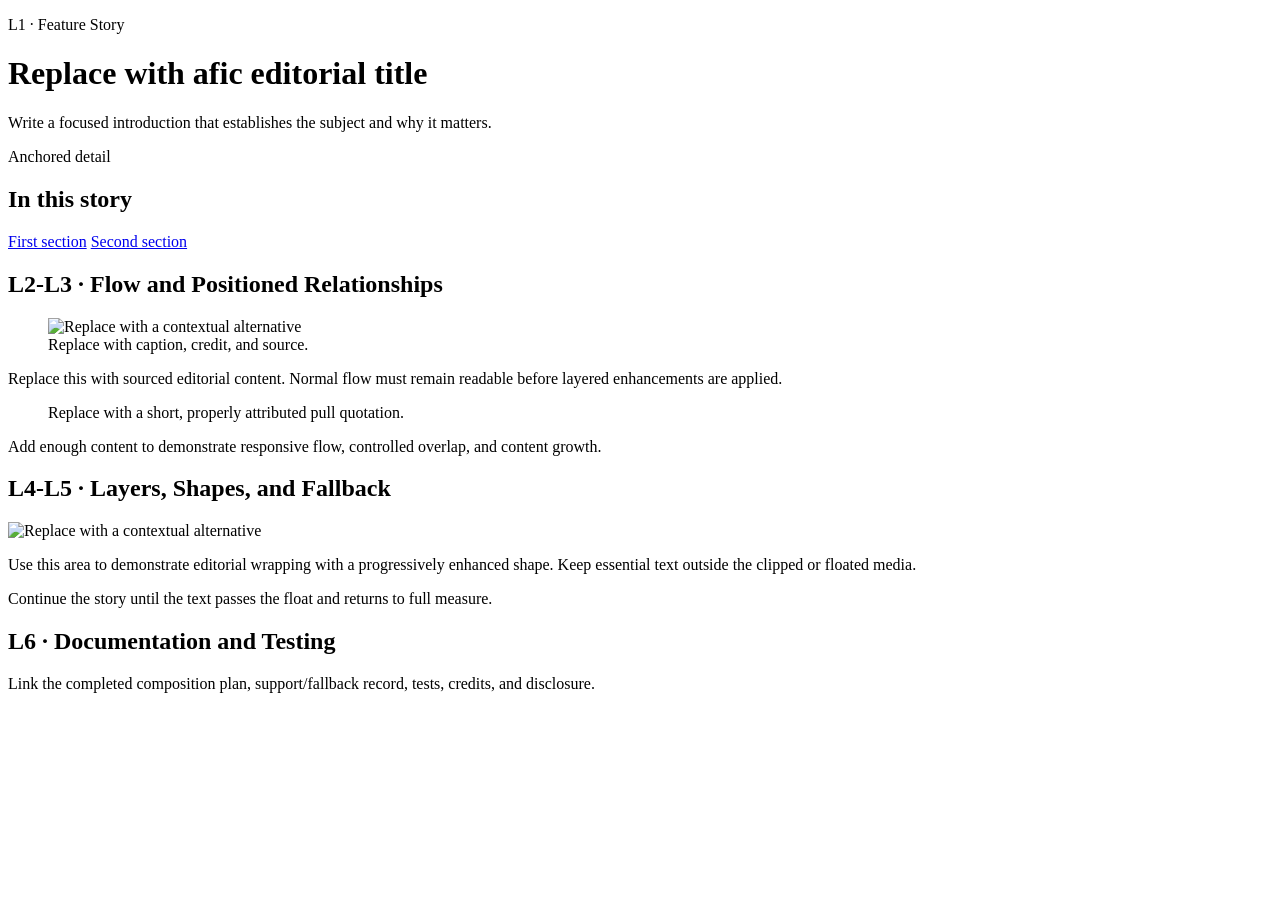
==== 4: Deliverable Starter/index.html @ 52d7a612 "Add files via upload Uploaded 4/ starter file" ====
<!doctype html>
<html lang="en">
    <head>
        <meta charset="utf-8">
        <meta name="viewport" content="width=device-width,initial-scale=1">
        <title>A World Title Win Worth The Long 57year Wait</title>
        <link rel="stylesheet" href="styles.css">
    </head>
    <body>
        <header class="feature-header">
            <p class="eyebrow">L1 · Feature Story</p>
            <h1>Replace with afic editorial title</h1>
            <p class="lede">Write a focused introduction that establishes the subject and why it matters.</p>
            <span class="issue-badge">Anchored detail</span>
        </header>
        <main>
            <aside class="story-guide">
                <h2>In this story</h2>
                <a href="#section-one">First section</a>
                <a href="#section-two">Second section</a>
            </aside>
            <article>
                <section id="section-one">
                    <h2>L2-L3 · Flow and Positioned Relationships</h2>
                    <figure class="feature-figure">
                        <img src="feature.svg" alt="Replace with a contextual alternative" width="1000" height="700">
                        <figcaption>Replace with caption, credit, and source.</figcaption>
                    </figure>
                    <p>Replace this with sourced editorial content. Normal flow must remain readable before layered enhancements are applied.</p>
                    <blockquote class="pull-quote">Replace with a short, properly attributed pull quotation.</blockquote>
                    <p>Add enough content to demonstrate responsive flow, controlled overlap, and content growth.</p>
                </section>
                <section id="section-two">
                    <h2>L4-L5 · Layers, Shapes, and Fallback</h2>
                    <img class="shape-portrait" src="portrait.svg" alt="Replace with a contextual alternative" width="600" height="600">
                    <p>Use this area to demonstrate editorial wrapping with a progressively enhanced shape. Keep essential text outside the clipped or floated media.</p>
                    <p>Continue the story until the text passes the float and returns to full measure.</p>
                </section>
            </article>
            <section class="documentation">
                <h2>L6 · Documentation and Testing</h2>
                <p>Link the completed composition plan, support/fallback record, tests, credits, and disclosure.</p>
            </section>
        </main>
    </body>
    </html>
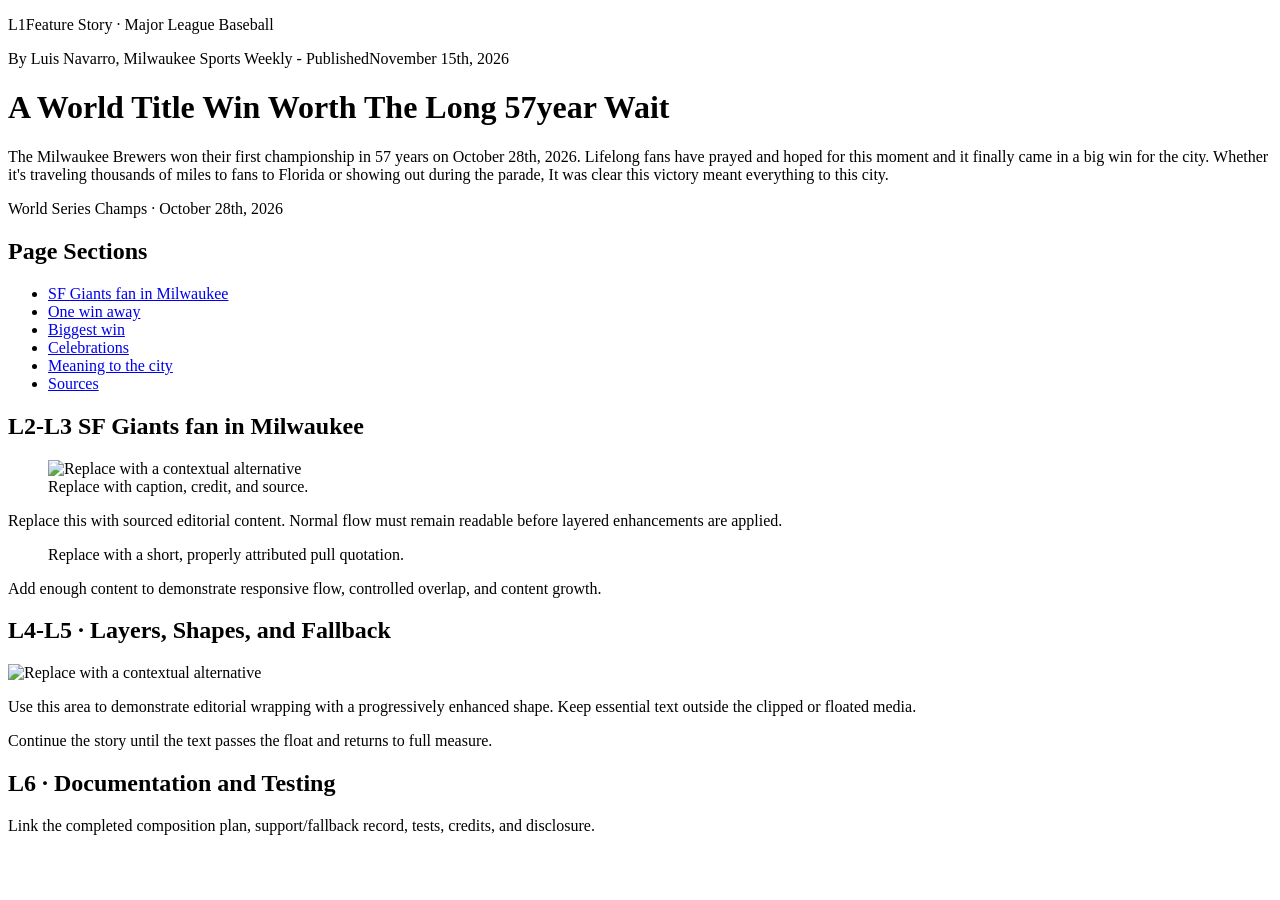
==== commit b809bed8: "Index updated Intro added, headlines, and editorial styles in the headline." ====
--- a/4: Deliverable Starter/index.html
+++ b/4: Deliverable Starter/index.html
@@ -8,20 +8,44 @@
     </head>
     <body>
         <header class="feature-header">
-            <p class="eyebrow">L1 · Feature Story</p>
-            <h1>Replace with afic editorial title</h1>
-            <p class="lede">Write a focused introduction that establishes the subject and why it matters.</p>
-            <span class="issue-badge">Anchored detail</span>
+            <p class="eyebrow">
+               <span class="l-label">L1</span>Feature Story · Major League Baseball</p>
+               <p class="byline"> By Luis Navarro, Milwaukee Sports Weekly - PublishedNovember 15th, 2026</p>
+
+                <h1>A World Title Win Worth The Long 57year Wait</h1>
+            <p class="lede">The Milwaukee Brewers won their first championship in 57 years on October 28th, 2026. Lifelong fans have prayed and hoped for this moment and it finally came in a big win for the city. Whether it's traveling thousands of miles to fans to Florida or showing out during the parade, It was clear this victory meant everything to this city.</p>
+            <span class="issue-badge">World Series Champs · October 28th, 2026</span>
         </header>
-        <main>
-            <aside class="story-guide">
-                <h2>In this story</h2>
-                <a href="#section-one">First section</a>
-                <a href="#section-two">Second section</a>
+        <main id="main">
+            <aside class="story-guide" aria-labelledby="guide-heading">
+                <h2 id="guide-heading">Page Sections</h2>
+                <nav aria-labelledby="guide-heading">
+                    <ul>
+                        <li>
+                <a href="new-here">SF Giants fan in Milwaukee</a>
+                </li>
+                <li>
+                <a href="#one-win-away">One win away</a>
+                </li>
+                <li>
+                <a href="#big-win">Biggest win</a>
+                </li>
+                <li>
+                <a href="#celebrations">Celebrations</a>
+                </li>
+                <li>
+                <a href="#city-meaning">Meaning to the city</a>
+                    </li>
+                    <li>
+                        <a href="#sources">Sources</a>
+                    </li>
+                    </ul>
+                </nav>
             </aside>
-            <article>
-                <section id="section-one">
-                    <h2>L2-L3 · Flow and Positioned Relationships</h2>
+            <article class="story" id="story">
+                <section id="new-here">
+                    <h2><span class="l-label">L2-L3</span>
+                    SF Giants fan in Milwaukee</h2>
                     <figure class="feature-figure">
                         <img src="feature.svg" alt="Replace with a contextual alternative" width="1000" height="700">
                         <figcaption>Replace with caption, credit, and source.</figcaption>
@@ -30,7 +54,7 @@
                     <blockquote class="pull-quote">Replace with a short, properly attributed pull quotation.</blockquote>
                     <p>Add enough content to demonstrate responsive flow, controlled overlap, and content growth.</p>
                 </section>
-                <section id="section-two">
+                <section id="one-win-away">
                     <h2>L4-L5 · Layers, Shapes, and Fallback</h2>
                     <img class="shape-portrait" src="portrait.svg" alt="Replace with a contextual alternative" width="600" height="600">
                     <p>Use this area to demonstrate editorial wrapping with a progressively enhanced shape. Keep essential text outside the clipped or floated media.</p>
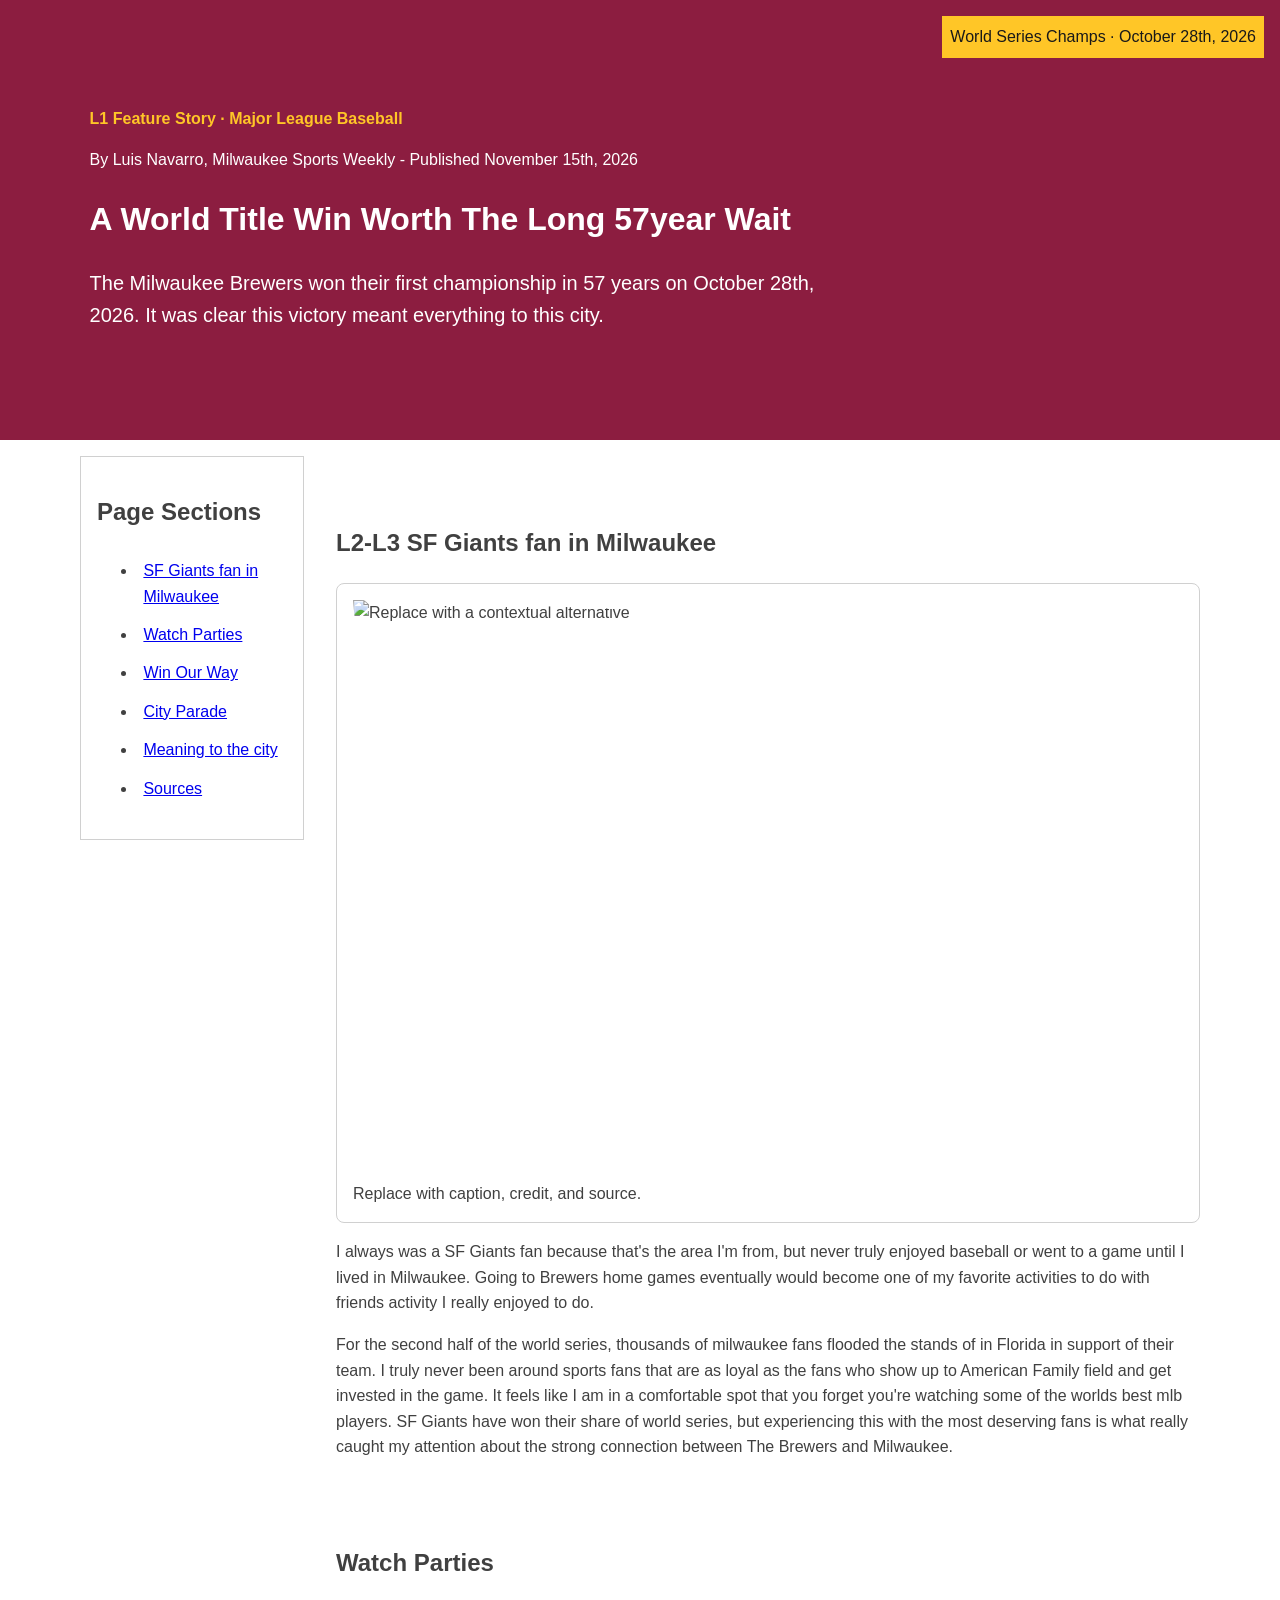
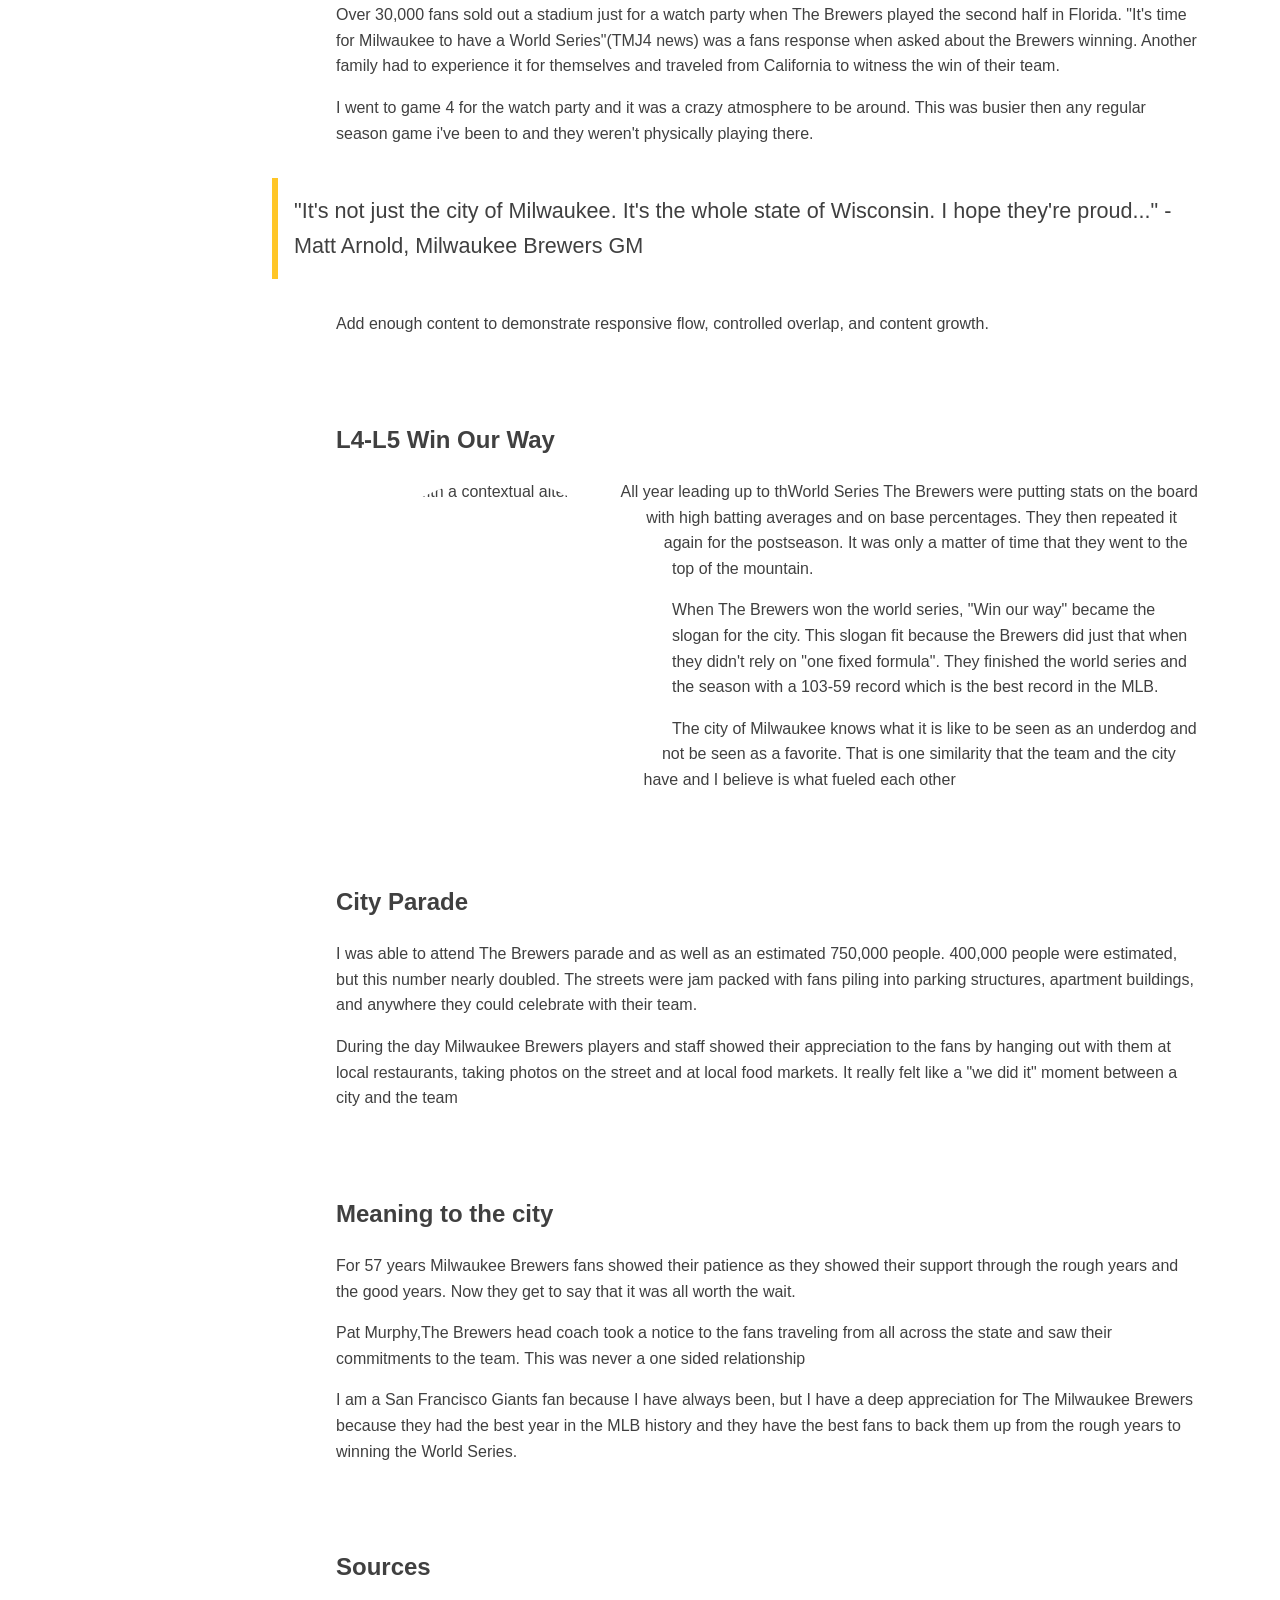
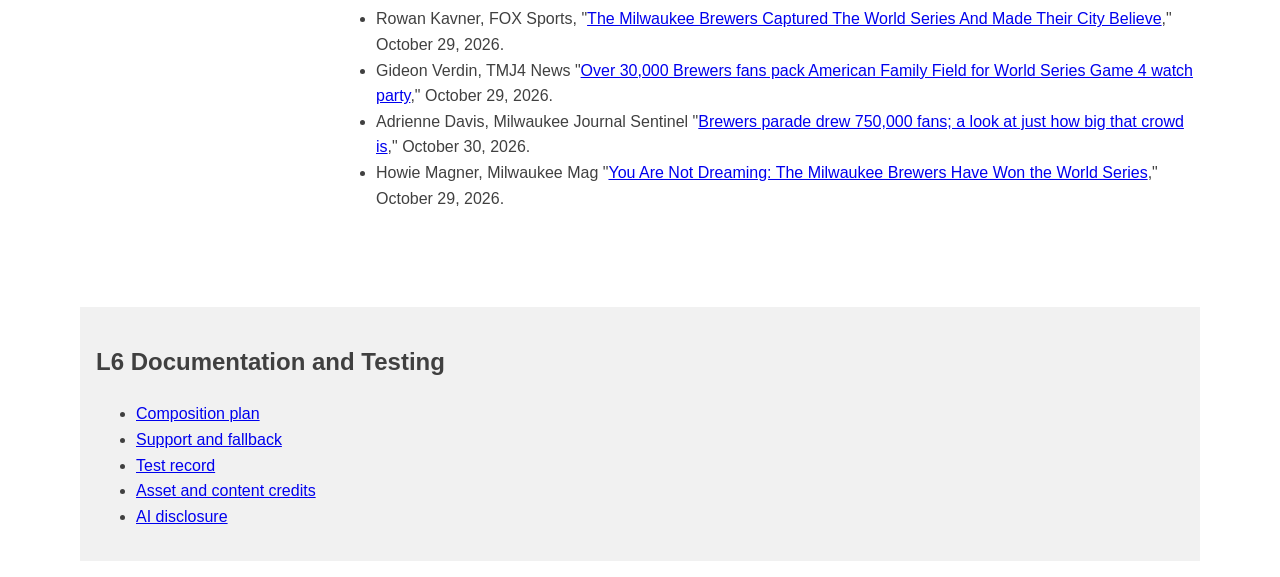
==== commit 64bd122e: "L1-L6 in index" ====
--- a/4: Deliverable Starter/index.html
+++ b/4: Deliverable Starter/index.html
@@ -9,11 +9,11 @@
     <body>
         <header class="feature-header">
             <p class="eyebrow">
-               <span class="l-label">L1</span>Feature Story · Major League Baseball</p>
-               <p class="byline"> By Luis Navarro, Milwaukee Sports Weekly - PublishedNovember 15th, 2026</p>
+               <span class="l-label">L1</span> Feature Story · Major League Baseball</p>
+               <p class="byline"> By Luis Navarro, Milwaukee Sports Weekly - Published November 15th, 2026</p>
 
                 <h1>A World Title Win Worth The Long 57year Wait</h1>
-            <p class="lede">The Milwaukee Brewers won their first championship in 57 years on October 28th, 2026. Lifelong fans have prayed and hoped for this moment and it finally came in a big win for the city. Whether it's traveling thousands of miles to fans to Florida or showing out during the parade, It was clear this victory meant everything to this city.</p>
+            <p class="lede">The Milwaukee Brewers won their first championship in 57 years on October 28th, 2026. It was clear this victory meant everything to this city.</p>
             <span class="issue-badge">World Series Champs · October 28th, 2026</span>
         </header>
         <main id="main">
@@ -22,48 +22,111 @@
                 <nav aria-labelledby="guide-heading">
                     <ul>
                         <li>
-                <a href="new-here">SF Giants fan in Milwaukee</a>
+                            <a href="new-here">SF Giants fan in Milwaukee</a>
                 </li>
                 <li>
-                <a href="#one-win-away">One win away</a>
+                    <a href="#watch-parties">Watch Parties</a>
                 </li>
                 <li>
-                <a href="#big-win">Biggest win</a>
+                    <a href="#win-our-way">Win Our Way</a>
                 </li>
                 <li>
-                <a href="#celebrations">Celebrations</a>
+                    <a href="#parade">City Parade</a>
                 </li>
                 <li>
-                <a href="#city-meaning">Meaning to the city</a>
-                    </li>
-                    <li>
+                    <a href="#city-meaning">Meaning to the city</a>
+                </li>
+                <li>
                         <a href="#sources">Sources</a>
                     </li>
-                    </ul>
+                </ul>
                 </nav>
             </aside>
-            <article class="story" id="story">
+            <article class="story">
                 <section id="new-here">
-                    <h2><span class="l-label">L2-L3</span>
+                    <h2>
+                        <span class="l-label">L2-L3</span>
                     SF Giants fan in Milwaukee</h2>
                     <figure class="feature-figure">
                         <img src="feature.svg" alt="Replace with a contextual alternative" width="1000" height="700">
                         <figcaption>Replace with caption, credit, and source.</figcaption>
                     </figure>
-                    <p>Replace this with sourced editorial content. Normal flow must remain readable before layered enhancements are applied.</p>
-                    <blockquote class="pull-quote">Replace with a short, properly attributed pull quotation.</blockquote>
+                    <p>I always was a SF Giants fan because that's the area I'm from, but never truly enjoyed baseball or went to a game until I lived in Milwaukee. Going to Brewers home games eventually would become one of my favorite activities to do with friends activity I really enjoyed to do.</p>
+                    <p>For the second half of the world series, thousands of milwaukee fans flooded the stands of in Florida in support of their team. I truly never been around sports fans that are as loyal as the fans who show up to American Family field and get invested in the game. It feels like I am in a comfortable spot that you forget you're watching some of the worlds best mlb players. SF Giants have won their share of world series, but experiencing this with the most deserving fans is what really caught my attention about the strong connection between The Brewers and Milwaukee.</p>
+                    </section>
+                <section id="watch-parties">
+                    <h2>Watch Parties</h2>
+                    <p>Over 30,000 fans sold out a stadium just for a watch party when The Brewers played the second half in Florida. "It's time for Milwaukee to have a World Series"(TMJ4 news) was a fans response when asked about the Brewers winning. Another family had to experience it for themselves and traveled from California to witness the win of their team. </p>
+                    <p>I went to game 4 for the watch party and it was a crazy atmosphere to be around. This was busier then any regular season game i've been to and they weren't physically playing there.</p>
+                    <blockquote class="pull-quote">"It's not just the city of Milwaukee. It's the whole state of Wisconsin. I hope they're proud..." - Matt Arnold, Milwaukee Brewers GM </blockquote>
                     <p>Add enough content to demonstrate responsive flow, controlled overlap, and content growth.</p>
                 </section>
-                <section id="one-win-away">
-                    <h2>L4-L5 · Layers, Shapes, and Fallback</h2>
+                <section id="win-our-way">
+                    <h2>
+                       <span class="l-label">L4-L5</span> Win Our Way
+                    </h2>
                     <img class="shape-portrait" src="portrait.svg" alt="Replace with a contextual alternative" width="600" height="600">
-                    <p>Use this area to demonstrate editorial wrapping with a progressively enhanced shape. Keep essential text outside the clipped or floated media.</p>
-                    <p>Continue the story until the text passes the float and returns to full measure.</p>
+                    <p>All year leading up to thWorld Series The Brewers were putting stats on the board with high batting averages and on base percentages. They then repeated it again for the postseason. It was only a matter of time that they went to the top of the mountain.</p>
+                    <p>When The Brewers won the world series, "Win our way" became the slogan for the city. This slogan fit because the Brewers did just that when they didn't rely on "one fixed formula". They finished the world series and the season with a 103-59 record which is the best record in the MLB.</p>
+                    <p>The city of Milwaukee knows what it is like to be seen as an underdog and not be seen as a favorite. That is one similarity that the team and the city have and I believe is what fueled each other</p>
                 </section>
+                <section id="parade">
+                    <h2>
+                        City Parade
+                    </h2>
+                    <p>I was able to attend The Brewers parade and as well as an estimated 750,000 people. 400,000 people were estimated, but this number nearly doubled. The streets were jam packed with fans piling into parking structures, apartment buildings, and anywhere they could celebrate with their team.</p>
+                    <p>During the day Milwaukee Brewers players and staff showed their appreciation to the fans by hanging out with them at local restaurants, taking photos on the street and at local food markets. It really felt like a "we did it" moment between a city and the team</p>
+            
+                </section>
+                <section id="city-meaning">
+                    <h2>Meaning to the city</h2>
+                    <p>For 57 years Milwaukee Brewers fans showed their patience as they showed their support through the rough years and the good years. Now they get to say that it was all worth the wait. </p>
+                    <p>Pat Murphy,The Brewers head coach took a notice to the fans traveling from all across the state and saw their commitments to the team. This was never a one sided relationship </p>
+                    <p>I am a San Francisco Giants fan because I have always been, but I have a deep appreciation for The Milwaukee Brewers because they had the best year in the MLB history and they have the best fans to back them up from the rough years to winning the World Series.</p>
+                </section>
+                <section id="sources" class="sources">
+                    <h2>Sources</h2>
+                    <ul>
+                        <li>
+                            Rowan Kavner, FOX Sports, "<a href="https://www.foxsports.com/stories/mlb/milwaukee-brewers-win-2026-world-series-how-relentless-crew-made-city-believe">The Milwaukee Brewers Captured The World Series And Made Their City Believe</a>," October 29, 2026.
+</li>
+                    <li>
+                         Gideon Verdin, TMJ4 News  "<a href="https://www.tmj4.com/sports/baseball/milwaukee-brewers/over-30-000-brewers-fans-pack-american-family-field-for-world-series-game-4-watch-party">Over 30,000 Brewers fans pack American Family Field for World Series Game 4 watch party</a>," October 29, 2026.
+</li>
+                        <li>
+                         Adrienne Davis, Milwaukee Journal Sentinel   "<a href="https://sports.yahoo.com/articles/brewers-parade-drew-750-000-033916954.html">Brewers parade drew 750,000 fans; a look at just how big that crowd is</a>," October 30, 2026.
+                        </li>
+                        <li>
+                         Howie Magner, Milwaukee Mag  "<a href="https://www.milwaukeemag.com/milwaukee-brewers-world-series-champions/">You Are Not Dreaming: The Milwaukee Brewers Have Won the World Series</a>," October 29, 2026.
+</li>
+                        
+                </ul>
+                </section>
+
             </article>
             <section class="documentation">
-                <h2>L6 · Documentation and Testing</h2>
-                <p>Link the completed composition plan, support/fallback record, tests, credits, and disclosure.</p>
+                <h2 id="doc-heading">
+                <span class="l-label">L6</span> Documentation and Testing</h2>
+                <ul class="doc-links">
+                    <li>
+                        <a href="composition-plan.html">Composition plan</a>
+                    </li>
+                    <li>
+                        <a href="support-fallback.html">Support and fallback</a>
+                    </li>
+                    <li>
+                        <a href="test-record.html">Test record</a>
+                    </li>
+                    <li>
+                        <a href="mdn-credits.html">Asset and content credits</a>
+                    </li>
+                    <li>
+                        <a href="ai-disclosure.html">AI disclosure</a>
+                    </li>
+                </ul>
+            </section>
+
+
             </section>
         </main>
     </body>
--- a/4: Deliverable Starter/styles.css
+++ b/4: Deliverable Starter/styles.css
@@ -0,0 +1,137 @@
+:root{
+    --color-text:#404040;
+    --color-surface:#fff;
+    --color-action:#8c1d40;
+    --color-accent:#ffc627;
+    --color-border:#d0d0d0;
+    --color-muted:#5c6670;
+    --space-3:1rem;
+    --radius:.5rem;
+    --measure:68ch;
+    --layer-base:0;
+    --layer-raised:10;
+    --layer-sticky:20;
+    --layer-overlay:30;
+}
+*,*::before,*::after{
+    box-sizing:border-box;
+}
+html{
+    scroll-behavior:smooth;
+}
+body{
+    margin:0;
+    color:var(--color-text);
+    background:var(--color-surface);
+    font-family:Arial,sans-serif;
+    line-height:1.6;
+}
+
+h1, h2{
+    font-family: var();
+    overflow-wrap: break-word;
+}
+.feature-header{
+    position:relative;
+    padding:clamp(2rem,7vw,6rem);
+    background:var(--color-action);
+    color:#fff;
+}
+.eyebrow{
+    color:var(--color-accent);
+    font-weight:700;
+}
+.lede{
+    max-width:var(--measure);
+    font-size:1.25rem;
+}
+.issue-badge{
+    position:absolute;
+    inset-block-start:1rem;
+    inset-inline-end:1rem;
+    padding:.5rem;
+    background:var(--color-accent);
+    color:#191919;
+}
+main{
+    display:grid;
+    gap:2rem;
+    max-width:72rem;
+    margin:auto;
+    padding:var(--space-3);
+}
+article{
+    min-width:0;
+}
+article section{
+    display:flow-root;
+    margin-block:3rem;
+    scroll-margin-block-start:6rem;
+}
+.story-guide{
+    align-self:start;
+    padding:1rem;
+    border:1px solid var(--color-border);
+}
+.story-guide a{
+    display:block;
+    padding:.4rem;
+}
+.feature-figure{
+    position:relative;
+    margin:0;
+    padding:1rem;
+    border:1px solid var(--color-border);
+    border-radius:var(--radius);
+}
+img{
+    display:block;
+    max-width:100%;
+    height:auto;
+}
+.pull-quote{
+    margin:2rem 0;
+    padding:1rem;
+    border-inline-start:.4rem solid var(--color-accent);
+    font-size:1.35rem;
+}
+.shape-portrait{
+    width:min(45%,20rem);
+    margin:0 1rem 1rem 0;
+    border-radius:50%;
+}
+.documentation{
+    grid-column:1/-1;
+    padding:1rem;
+    background:#f1f1f1;
+}
+@media (min-width:52rem){
+    main{
+        grid-template-columns:14rem 1fr;
+    }
+    .story-guide{
+        position:sticky;
+        inset-block-start:1rem;
+        z-index:var(--layer-sticky);
+    }
+    .pull-quote{
+        position:relative;
+        z-index:var(--layer-raised);
+        margin-inline-start:-4rem;
+        background:var(--color-surface);;
+    }
+    @supports (shape-outside:circle(50%)){
+        .shape-portrait{
+            float:inline-start;
+            shape-outside:circle(50%);
+            shape-margin:1rem;}
+        }
+    }
+    @supports (clip-path:polygon(0 0)){
+        .feature-figure img{
+            clip-path:polygon(0 0,100% 5%,94% 100%,6% 94%);}
+        }
+        :focus-visible{
+            outline:.2rem solid var(--color-accent);
+            outline-offset:.2rem;
+        }
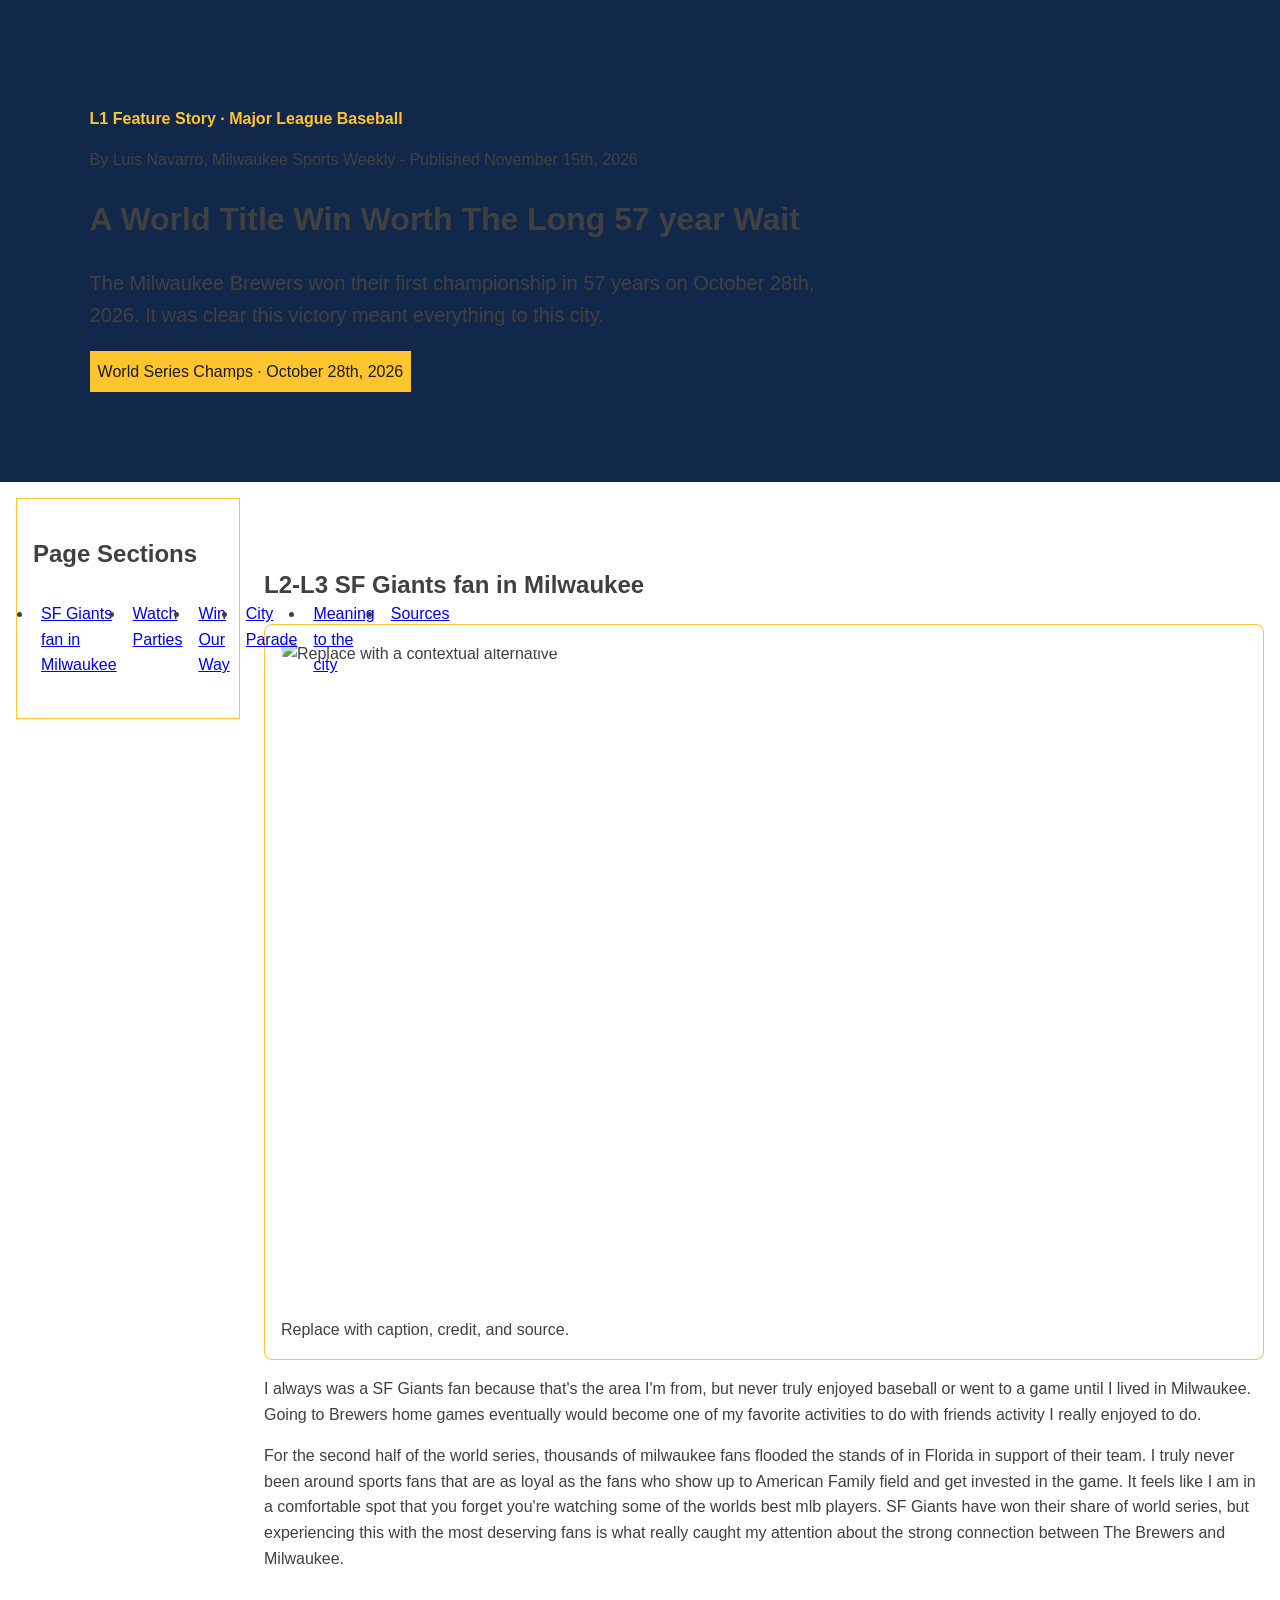
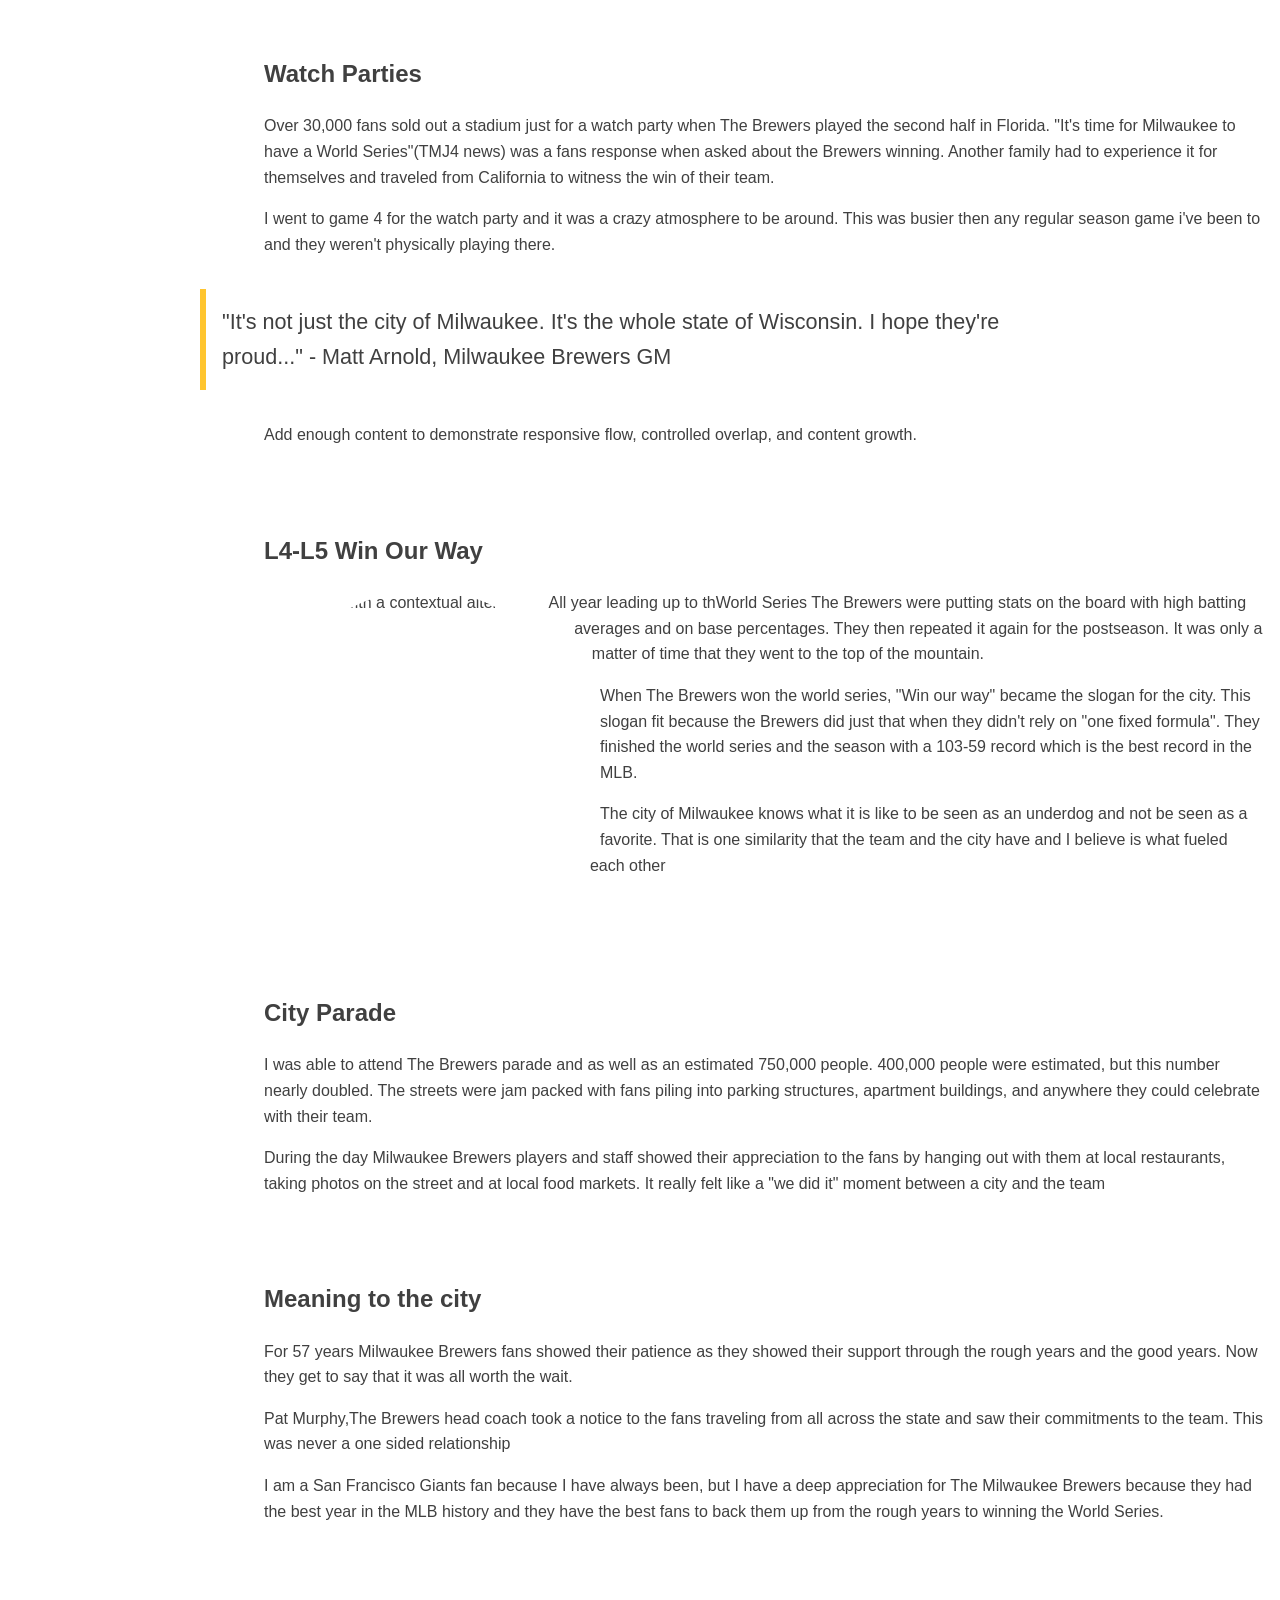
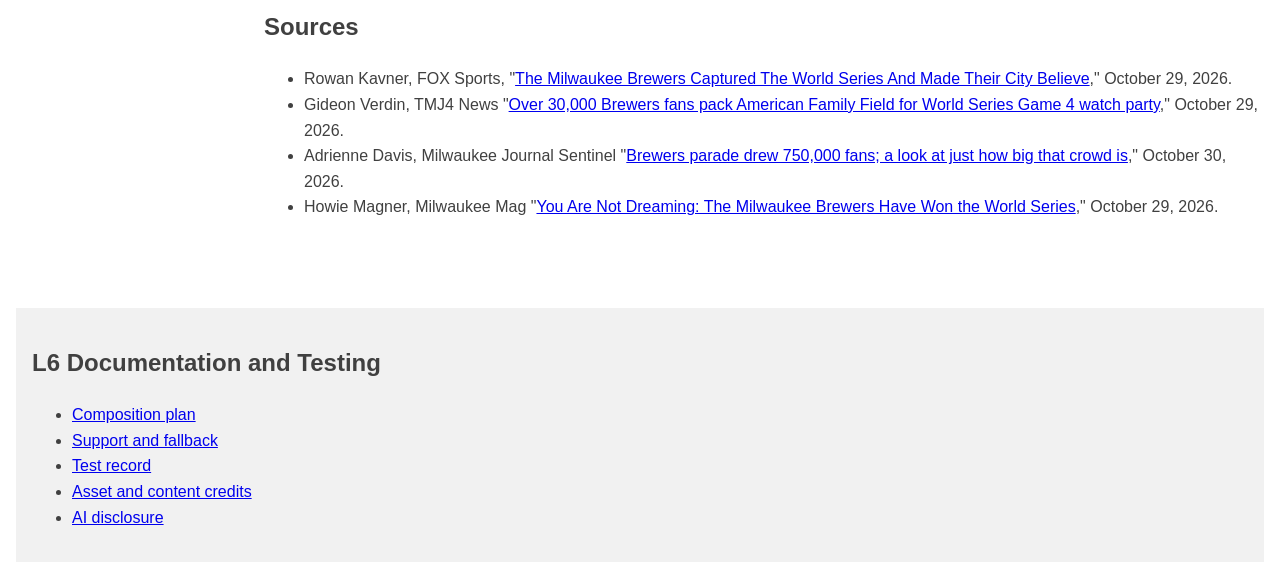
==== commit edb34c98: "Updated tokens in Design system" ====
--- a/4: Deliverable Starter/index.html
+++ b/4: Deliverable Starter/index.html
@@ -12,7 +12,7 @@
                <span class="l-label">L1</span> Feature Story · Major League Baseball</p>
                <p class="byline"> By Luis Navarro, Milwaukee Sports Weekly - Published November 15th, 2026</p>
 
-                <h1>A World Title Win Worth The Long 57year Wait</h1>
+                <h1>A World Title Win Worth The Long 57 year Wait</h1>
             <p class="lede">The Milwaukee Brewers won their first championship in 57 years on October 28th, 2026. It was clear this victory meant everything to this city.</p>
             <span class="issue-badge">World Series Champs · October 28th, 2026</span>
         </header>
@@ -22,7 +22,7 @@
                 <nav aria-labelledby="guide-heading">
                     <ul>
                         <li>
-                            <a href="new-here">SF Giants fan in Milwaukee</a>
+                            <a href="#new-here">SF Giants fan in Milwaukee</a>
                 </li>
                 <li>
                     <a href="#watch-parties">Watch Parties</a>
@@ -42,7 +42,7 @@
                 </ul>
                 </nav>
             </aside>
-            <article class="story">
+            <article class="story" id="story">
                 <section id="new-here">
                     <h2>
                         <span class="l-label">L2-L3</span>
--- a/4: Deliverable Starter/styles.css
+++ b/4: Deliverable Starter/styles.css
@@ -1,12 +1,32 @@
+/* Design system 4/*/
 :root{
-    --color-text:#404040;
+    
+    --color-text: #404040;
     --color-surface:#fff;
-    --color-action:#8c1d40;
-    --color-accent:#ffc627;
-    --color-border:#d0d0d0;
+    --color-activated:#fff;
+    --color-action:#12284B;
+    --color-accent:#ffc52f;
+    --color-border:#ffc52f;
     --color-muted:#5c6670;
+    --color-link-click:#fffefee1;
+
+    --font-headline:"Gill Sans Ultra Bold", "Gill Sans", Calibri, sans-serif;
+    --font-display:Oswald,"Arial Narrow",sans-serif;
+    --font-body: Arial, sans-serif;
+
+    --border-width:40px;
+    --border:(--border-width) solid var(--color-border);
+    --border-radius:40px;
+
+    --space-2:.5rem;
     --space-3:1rem;
+    --space-4:1.5rem;
+    --space-5:2rem;
+    --space-6:2.5rem;
+
+    --radius-sm:.25rem;
     --radius:.5rem;
+    --radius-lg:999px;
     --measure:68ch;
     --layer-base:0;
     --layer-raised:10;
@@ -16,6 +36,7 @@
 *,*::before,*::after{
     box-sizing:border-box;
 }
+@media ();
 html{
     scroll-behavior:smooth;
 }
@@ -23,19 +44,24 @@
     margin:0;
     color:var(--color-text);
     background:var(--color-surface);
-    font-family:Arial,sans-serif;
+    font-family:var(--font-body);
     line-height:1.6;
 }
 
 h1, h2{
-    font-family: var();
+    font-family: var(--font-display);
     overflow-wrap: break-word;
+}
+.feature-header{
+    position: relative;
+    background: var(--color-action);
+    color: var(--color-active);
 }
 .feature-header{
     position:relative;
     padding:clamp(2rem,7vw,6rem);
     background:var(--color-action);
-    color:#fff;
+    color: var(--color-active);
 }
 .eyebrow{
     color:var(--color-accent);
@@ -46,17 +72,17 @@
     font-size:1.25rem;
 }
 .issue-badge{
-    position:absolute;
-    inset-block-start:1rem;
-    inset-inline-end:1rem;
+
+    display:inline-block;
     padding:.5rem;
     background:var(--color-accent);
+    font-weight:var(--font-display);
     color:#191919;
 }
 main{
     display:grid;
-    gap:2rem;
-    max-width:72rem;
+    gap:var(--space-4);
+    max-width:var();
     margin:auto;
     padding:var(--space-3);
 }
@@ -73,9 +99,15 @@
     padding:1rem;
     border:1px solid var(--color-border);
 }
+.story-guide ul{
+    display:flex;
+    flex-wrap: flex;
+    padding:0;
+}
 .story-guide a{
     display:block;
-    padding:.4rem;
+    padding:var(--space-2);
+    border-radius:var(--radius-sm);
 }
 .feature-figure{
     position:relative;
@@ -90,6 +122,7 @@
     height:auto;
 }
 .pull-quote{
+    max-width: var(--measure);
     margin:2rem 0;
     padding:1rem;
     border-inline-start:.4rem solid var(--color-accent);
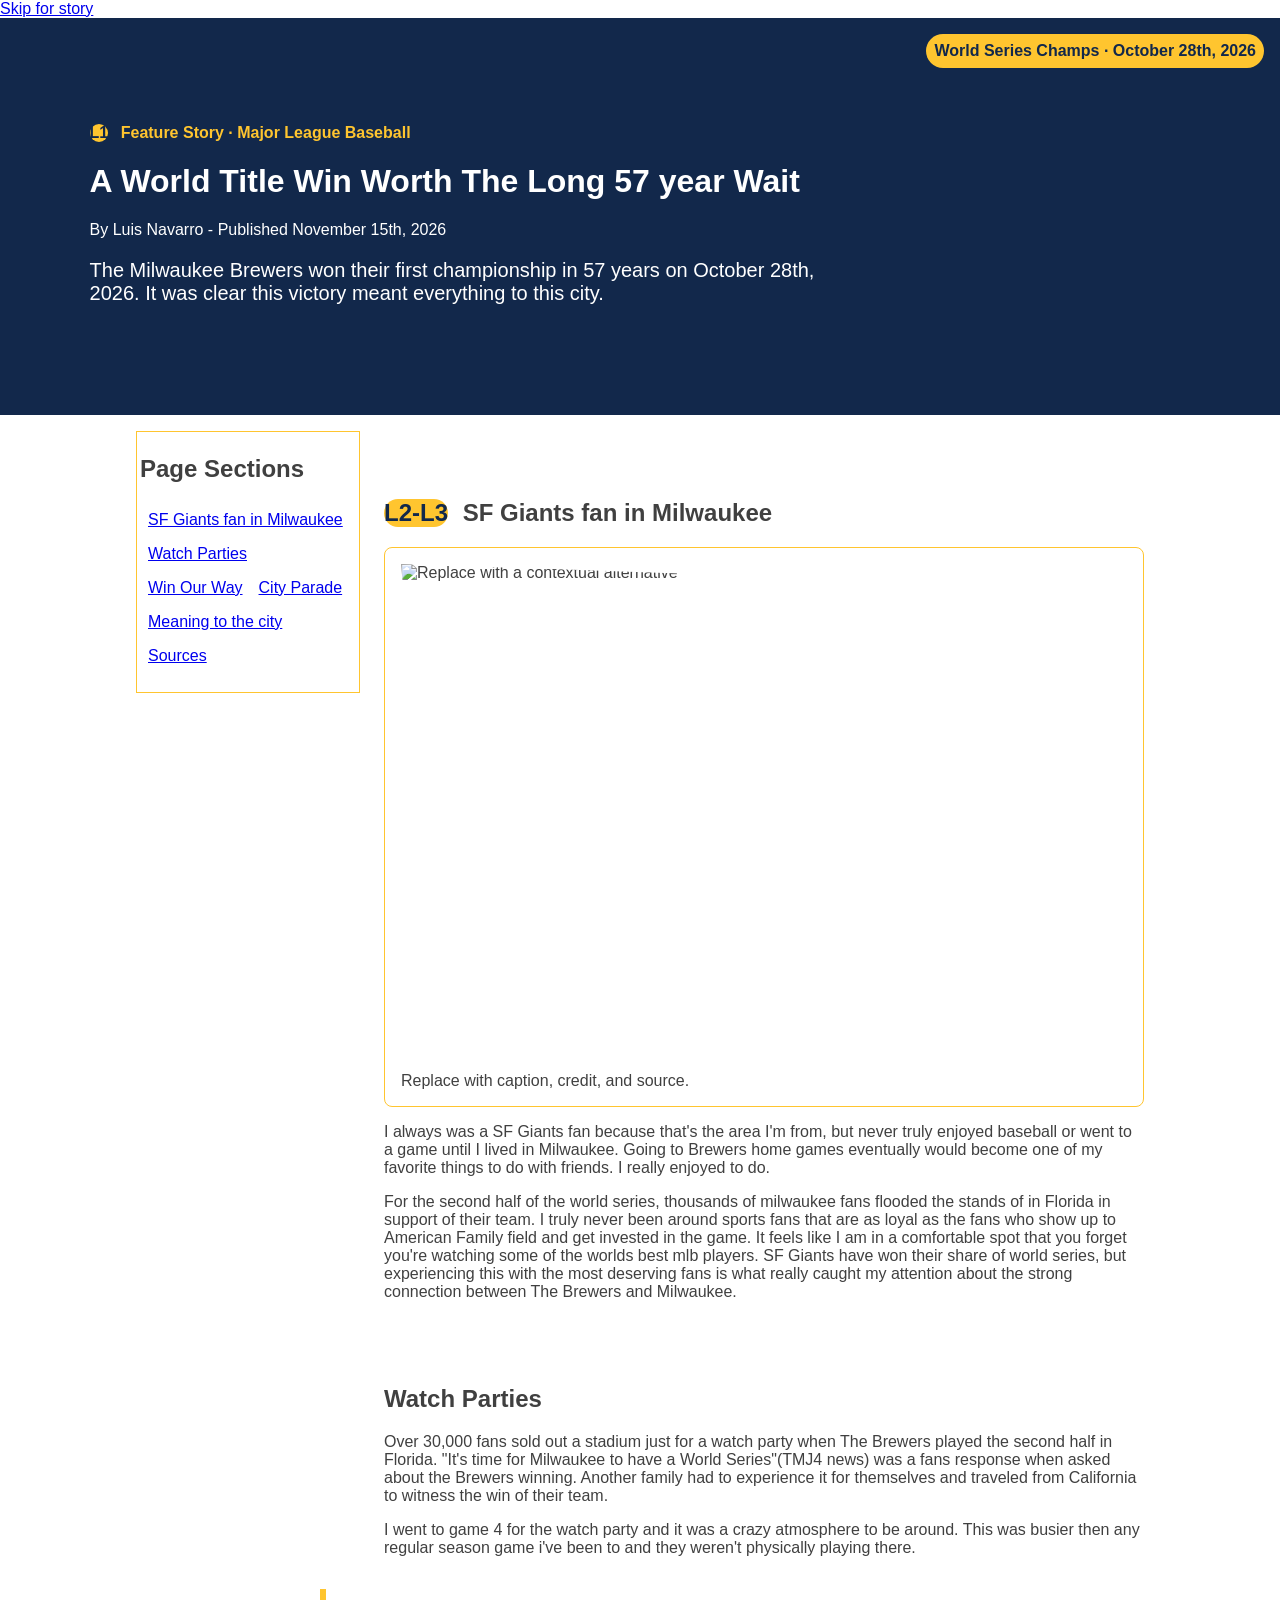
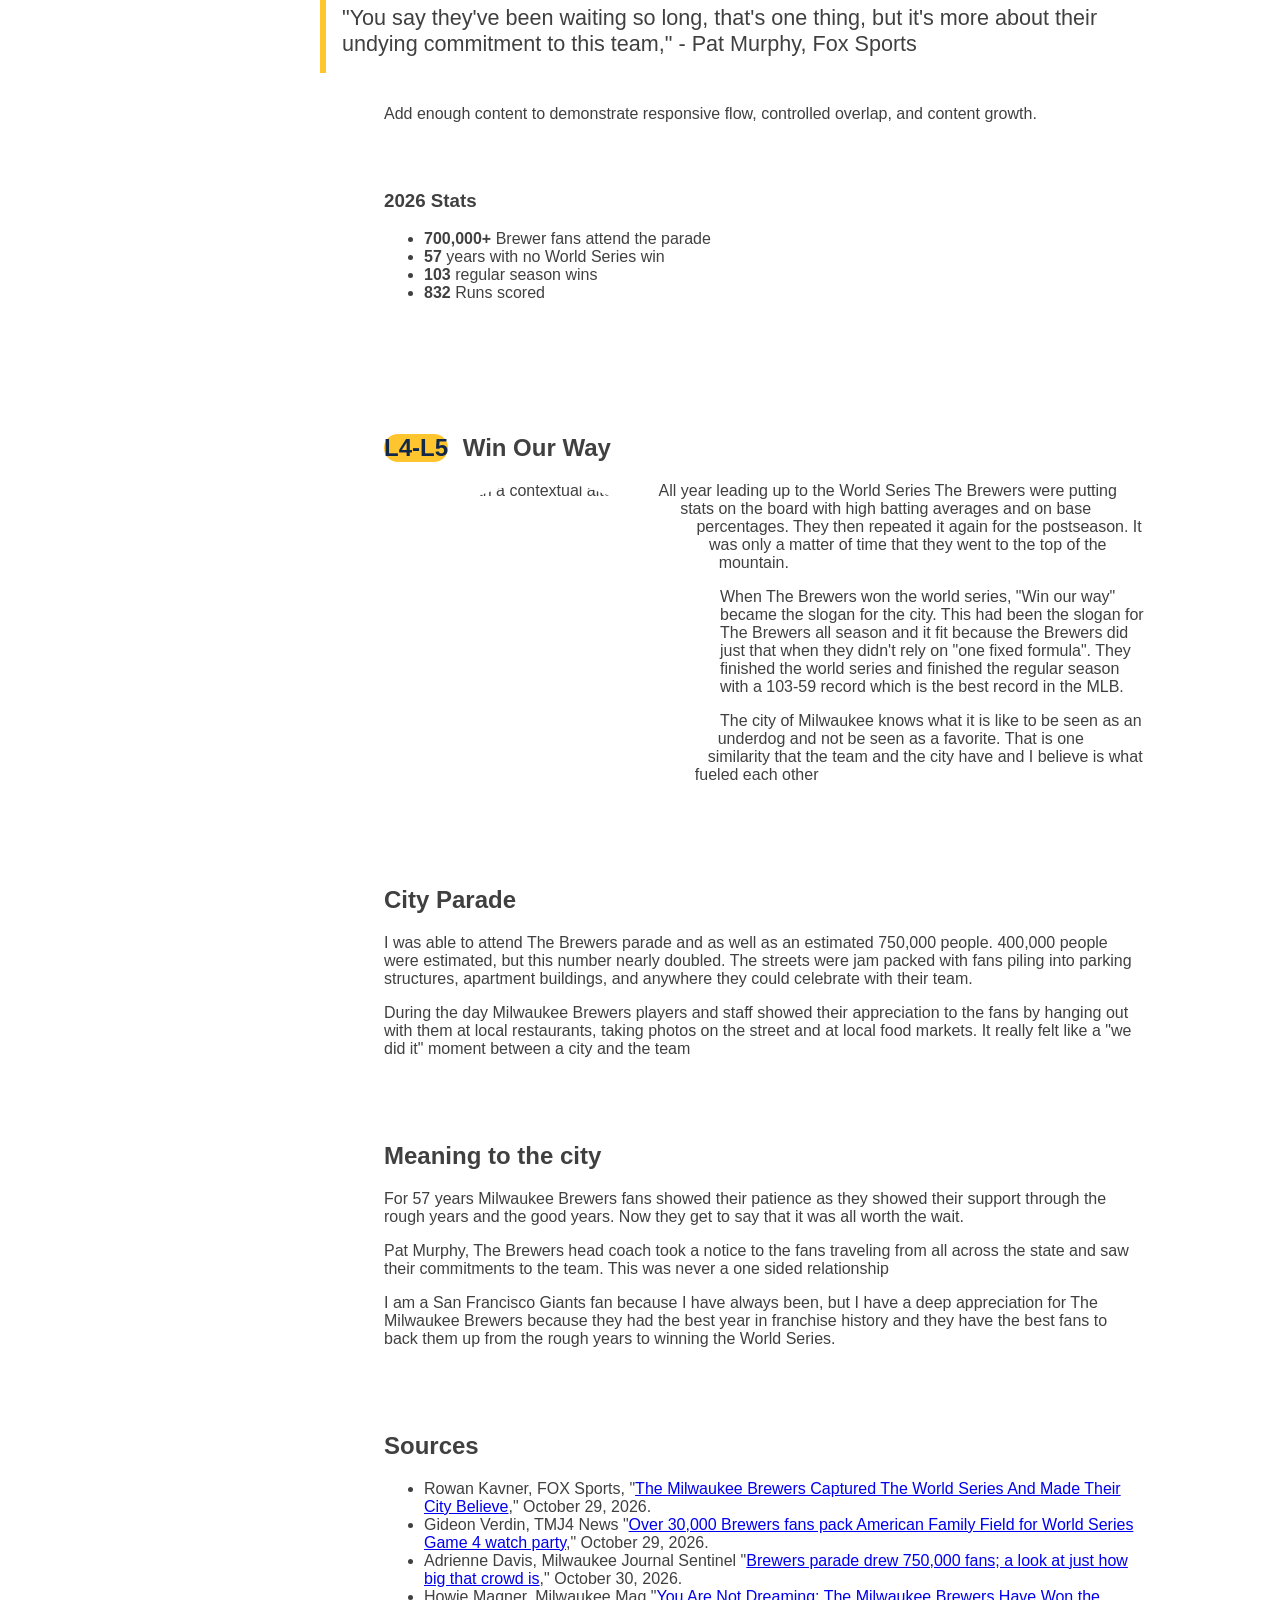
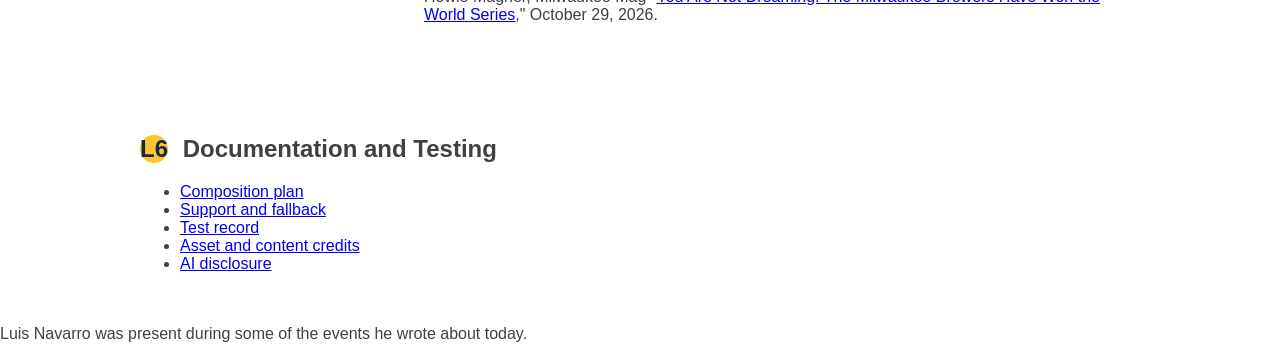
==== commit 752f24f6: "Added in skip link to my page. changed my quote" ====
--- a/4: Deliverable Starter/index.html
+++ b/4: Deliverable Starter/index.html
@@ -4,15 +4,16 @@
         <meta charset="utf-8">
         <meta name="viewport" content="width=device-width,initial-scale=1">
         <title>A World Title Win Worth The Long 57year Wait</title>
+        <link href="https://fonts.googleapis.com/css2?family=Oswald:wght@200..700&display=swap" rel="stylesheet">
         <link rel="stylesheet" href="styles.css">
     </head>
     <body>
+        <a class rel="skip-link" href="#story">Skip for story</a>
         <header class="feature-header">
             <p class="eyebrow">
                <span class="l-label">L1</span> Feature Story · Major League Baseball</p>
-               <p class="byline"> By Luis Navarro, Milwaukee Sports Weekly - Published November 15th, 2026</p>
-
                 <h1>A World Title Win Worth The Long 57 year Wait</h1>
+                <p class="byline"> By Luis Navarro - Published November 15th, 2026</p>
             <p class="lede">The Milwaukee Brewers won their first championship in 57 years on October 28th, 2026. It was clear this victory meant everything to this city.</p>
             <span class="issue-badge">World Series Champs · October 28th, 2026</span>
         </header>
@@ -42,7 +43,7 @@
                 </ul>
                 </nav>
             </aside>
-            <article class="story" id="story">
+            <div class="story" id="story">
                 <section id="new-here">
                     <h2>
                         <span class="l-label">L2-L3</span>
@@ -51,23 +52,34 @@
                         <img src="feature.svg" alt="Replace with a contextual alternative" width="1000" height="700">
                         <figcaption>Replace with caption, credit, and source.</figcaption>
                     </figure>
-                    <p>I always was a SF Giants fan because that's the area I'm from, but never truly enjoyed baseball or went to a game until I lived in Milwaukee. Going to Brewers home games eventually would become one of my favorite activities to do with friends activity I really enjoyed to do.</p>
+                    <p>I always was a SF Giants fan because that's the area I'm from, but never truly enjoyed baseball or went to a game until I lived in Milwaukee. Going to Brewers home games eventually would become one of my favorite things to do with friends. I really enjoyed to do.</p>
                     <p>For the second half of the world series, thousands of milwaukee fans flooded the stands of in Florida in support of their team. I truly never been around sports fans that are as loyal as the fans who show up to American Family field and get invested in the game. It feels like I am in a comfortable spot that you forget you're watching some of the worlds best mlb players. SF Giants have won their share of world series, but experiencing this with the most deserving fans is what really caught my attention about the strong connection between The Brewers and Milwaukee.</p>
                     </section>
                 <section id="watch-parties">
                     <h2>Watch Parties</h2>
                     <p>Over 30,000 fans sold out a stadium just for a watch party when The Brewers played the second half in Florida. "It's time for Milwaukee to have a World Series"(TMJ4 news) was a fans response when asked about the Brewers winning. Another family had to experience it for themselves and traveled from California to witness the win of their team. </p>
                     <p>I went to game 4 for the watch party and it was a crazy atmosphere to be around. This was busier then any regular season game i've been to and they weren't physically playing there.</p>
-                    <blockquote class="pull-quote">"It's not just the city of Milwaukee. It's the whole state of Wisconsin. I hope they're proud..." - Matt Arnold, Milwaukee Brewers GM </blockquote>
+                    <blockquote class="pull-quote">"You say they've been waiting so long, that's one thing, but it's more about their undying commitment to this team," - Pat Murphy, Fox Sports </blockquote>
                     <p>Add enough content to demonstrate responsive flow, controlled overlap, and content growth.</p>
+                    <section class="historical-data" aria-labelledby="numbers-heading">
+                        <h3 id="number-games">2026 Stats</h3>
+                        <ul>
+                            <li><strong>700,000+</strong> Brewer fans attend the parade</li>
+                            <li><strong>57</strong> years with no World Series win</li>
+                            <li><strong>103</strong> regular season wins</li>
+                            <li><strong>832</strong> Runs scored </li>
+                        </ul>
+
+
+                    </section>
                 </section>
                 <section id="win-our-way">
                     <h2>
                        <span class="l-label">L4-L5</span> Win Our Way
                     </h2>
                     <img class="shape-portrait" src="portrait.svg" alt="Replace with a contextual alternative" width="600" height="600">
-                    <p>All year leading up to thWorld Series The Brewers were putting stats on the board with high batting averages and on base percentages. They then repeated it again for the postseason. It was only a matter of time that they went to the top of the mountain.</p>
-                    <p>When The Brewers won the world series, "Win our way" became the slogan for the city. This slogan fit because the Brewers did just that when they didn't rely on "one fixed formula". They finished the world series and the season with a 103-59 record which is the best record in the MLB.</p>
+                    <p>All year leading up to the World Series The Brewers were putting stats on the board with high batting averages and on base percentages. They then repeated it again for the postseason. It was only a matter of time that they went to the top of the mountain.</p>
+                    <p>When The Brewers won the world series, "Win our way" became the slogan for the city. This had been the slogan for The Brewers all season and it fit because the Brewers did just that when they didn't rely on "one fixed formula". They finished the world series and finished the regular season with a 103-59 record which is the best record in the MLB.</p>
                     <p>The city of Milwaukee knows what it is like to be seen as an underdog and not be seen as a favorite. That is one similarity that the team and the city have and I believe is what fueled each other</p>
                 </section>
                 <section id="parade">
@@ -81,8 +93,8 @@
                 <section id="city-meaning">
                     <h2>Meaning to the city</h2>
                     <p>For 57 years Milwaukee Brewers fans showed their patience as they showed their support through the rough years and the good years. Now they get to say that it was all worth the wait. </p>
-                    <p>Pat Murphy,The Brewers head coach took a notice to the fans traveling from all across the state and saw their commitments to the team. This was never a one sided relationship </p>
-                    <p>I am a San Francisco Giants fan because I have always been, but I have a deep appreciation for The Milwaukee Brewers because they had the best year in the MLB history and they have the best fans to back them up from the rough years to winning the World Series.</p>
+                    <p>Pat Murphy, The Brewers head coach took a notice to the fans traveling from all across the state and saw their commitments to the team. This was never a one sided relationship </p>
+                    <p>I am a San Francisco Giants fan because I have always been, but I have a deep appreciation for The Milwaukee Brewers because they had the best year in franchise history and they have the best fans to back them up from the rough years to winning the World Series.</p>
                 </section>
                 <section id="sources" class="sources">
                     <h2>Sources</h2>
@@ -103,10 +115,10 @@
                 </ul>
                 </section>
 
-            </article>
-            <section class="documentation">
-                <h2 id="doc-heading">
-                <span class="l-label">L6</span> Documentation and Testing</h2>
+            </div>
+            <section class="documentation" aria-labelledby="doc-heading">
+                <h2 id="doc-heading"><span class="l-label">L6</span>
+                 Documentation and Testing</h2>
                 <ul class="doc-links">
                     <li>
                         <a href="composition-plan.html">Composition plan</a>
@@ -125,9 +137,12 @@
                     </li>
                 </ul>
             </section>
+            </main>
+
+            <footer class="site-footer">
+                <p> Luis Navarro was present during some of the events he wrote about today.</p>
+            </footer>
 
 
-            </section>
-        </main>
     </body>
     </html>
--- a/4: Deliverable Starter/styles.css
+++ b/4: Deliverable Starter/styles.css
@@ -10,12 +10,17 @@
     --color-muted:#5c6670;
     --color-link-click:#fffefee1;
 
-    --font-headline:"Gill Sans Ultra Bold", "Gill Sans", Calibri, sans-serif;
     --font-display:Oswald,"Arial Narrow",sans-serif;
     --font-body: Arial, sans-serif;
+    --text-xs:0.70;
+    --text-s:0.85;
+    --text-m:1;
+    --text-l:1.25;
+    --text-xl:1.50;
+
 
     --border-width:40px;
-    --border:(--border-width) solid var(--color-border);
+    --border:var(--border-width) solid var(--color-border);
     --border-radius:40px;
 
     --space-2:.5rem;
@@ -28,6 +33,7 @@
     --radius:.5rem;
     --radius-lg:999px;
     --measure:68ch;
+    --content-width: 65rem;
     --layer-base:0;
     --layer-raised:10;
     --layer-sticky:20;
@@ -36,32 +42,44 @@
 *,*::before,*::after{
     box-sizing:border-box;
 }
-@media ();
-html{
+@media (prefers-reduced-motion:no-preference){
+    html{
     scroll-behavior:smooth;
-}
+    }
+
+
 body{
     margin:0;
     color:var(--color-text);
     background:var(--color-surface);
     font-family:var(--font-body);
-    line-height:1.6;
+    line-height: 
+}
 }
 
 h1, h2{
-    font-family: var(--font-display);
     overflow-wrap: break-word;
+}
+.l-label{
+    display:inline-block;
+    margin-inline-end: var(--space-2);
+    border-radius: var(--radius-lg);
+    color: var(--color-action);
+    background:var(--color-accent);
+    
+
 }
 .feature-header{
     position: relative;
     background: var(--color-action);
-    color: var(--color-active);
+    color: var(--color-activated);
+    padding:0;
 }
 .feature-header{
     position:relative;
     padding:clamp(2rem,7vw,6rem);
     background:var(--color-action);
-    color: var(--color-active);
+    color: var(--color-activated);
 }
 .eyebrow{
     color:var(--color-accent);
@@ -72,37 +90,44 @@
     font-size:1.25rem;
 }
 .issue-badge{
-
-    display:inline-block;
-    padding:.5rem;
+    position:absolute;
+    inset-block-start:1rem;
+    inset-inline-end:1rem;
+    margin:0;
+    padding:var(--space-2);
     background:var(--color-accent);
-    font-weight:var(--font-display);
-    color:#191919;
+    border-radius: var(--radius-lg);
+    font-weight:700;
+    font-size:var(--text-s);
+    color:var(--color-action);
 }
 main{
     display:grid;
     gap:var(--space-4);
-    max-width:var();
+    max-width:var(--content-width);
     margin:auto;
     padding:var(--space-3);
 }
-article{
+.story{
     min-width:0;
 }
-article section{
+.story section{
     display:flow-root;
     margin-block:3rem;
     scroll-margin-block-start:6rem;
+
 }
 .story-guide{
     align-self:start;
-    padding:1rem;
+    padding: 3px;
     border:1px solid var(--color-border);
+    background:var(--color-surface);
 }
 .story-guide ul{
     display:flex;
-    flex-wrap: flex;
+    flex-wrap: wrap;
     padding:0;
+    list-style:none;
 }
 .story-guide a{
     display:block;
@@ -135,8 +160,8 @@
 }
 .documentation{
     grid-column:1/-1;
-    padding:1rem;
-    background:#f1f1f1;
+    padding: 4px;
+    background:var(--color-surface);
 }
 @media (min-width:52rem){
     main{
@@ -151,7 +176,7 @@
         position:relative;
         z-index:var(--layer-raised);
         margin-inline-start:-4rem;
-        background:var(--color-surface);;
+        background:var(--color-surface);
     }
     @supports (shape-outside:circle(50%)){
         .shape-portrait{
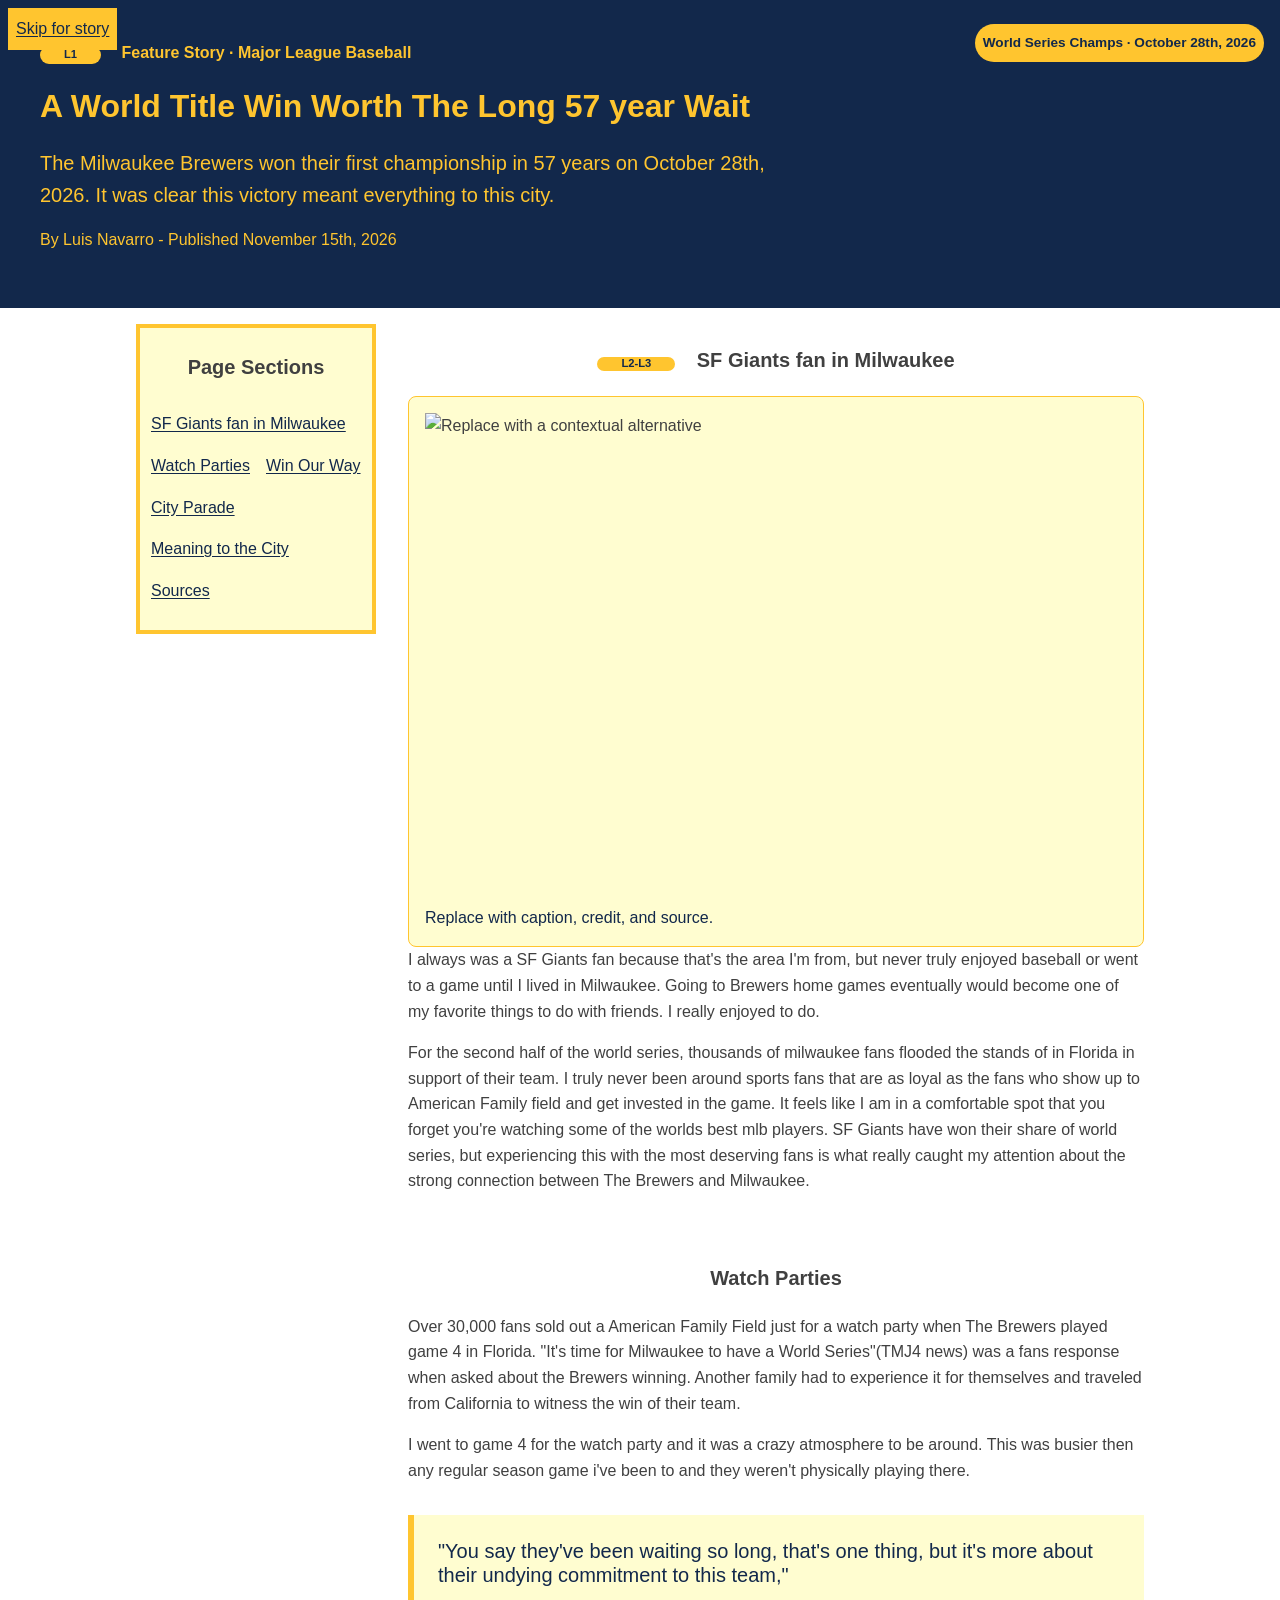
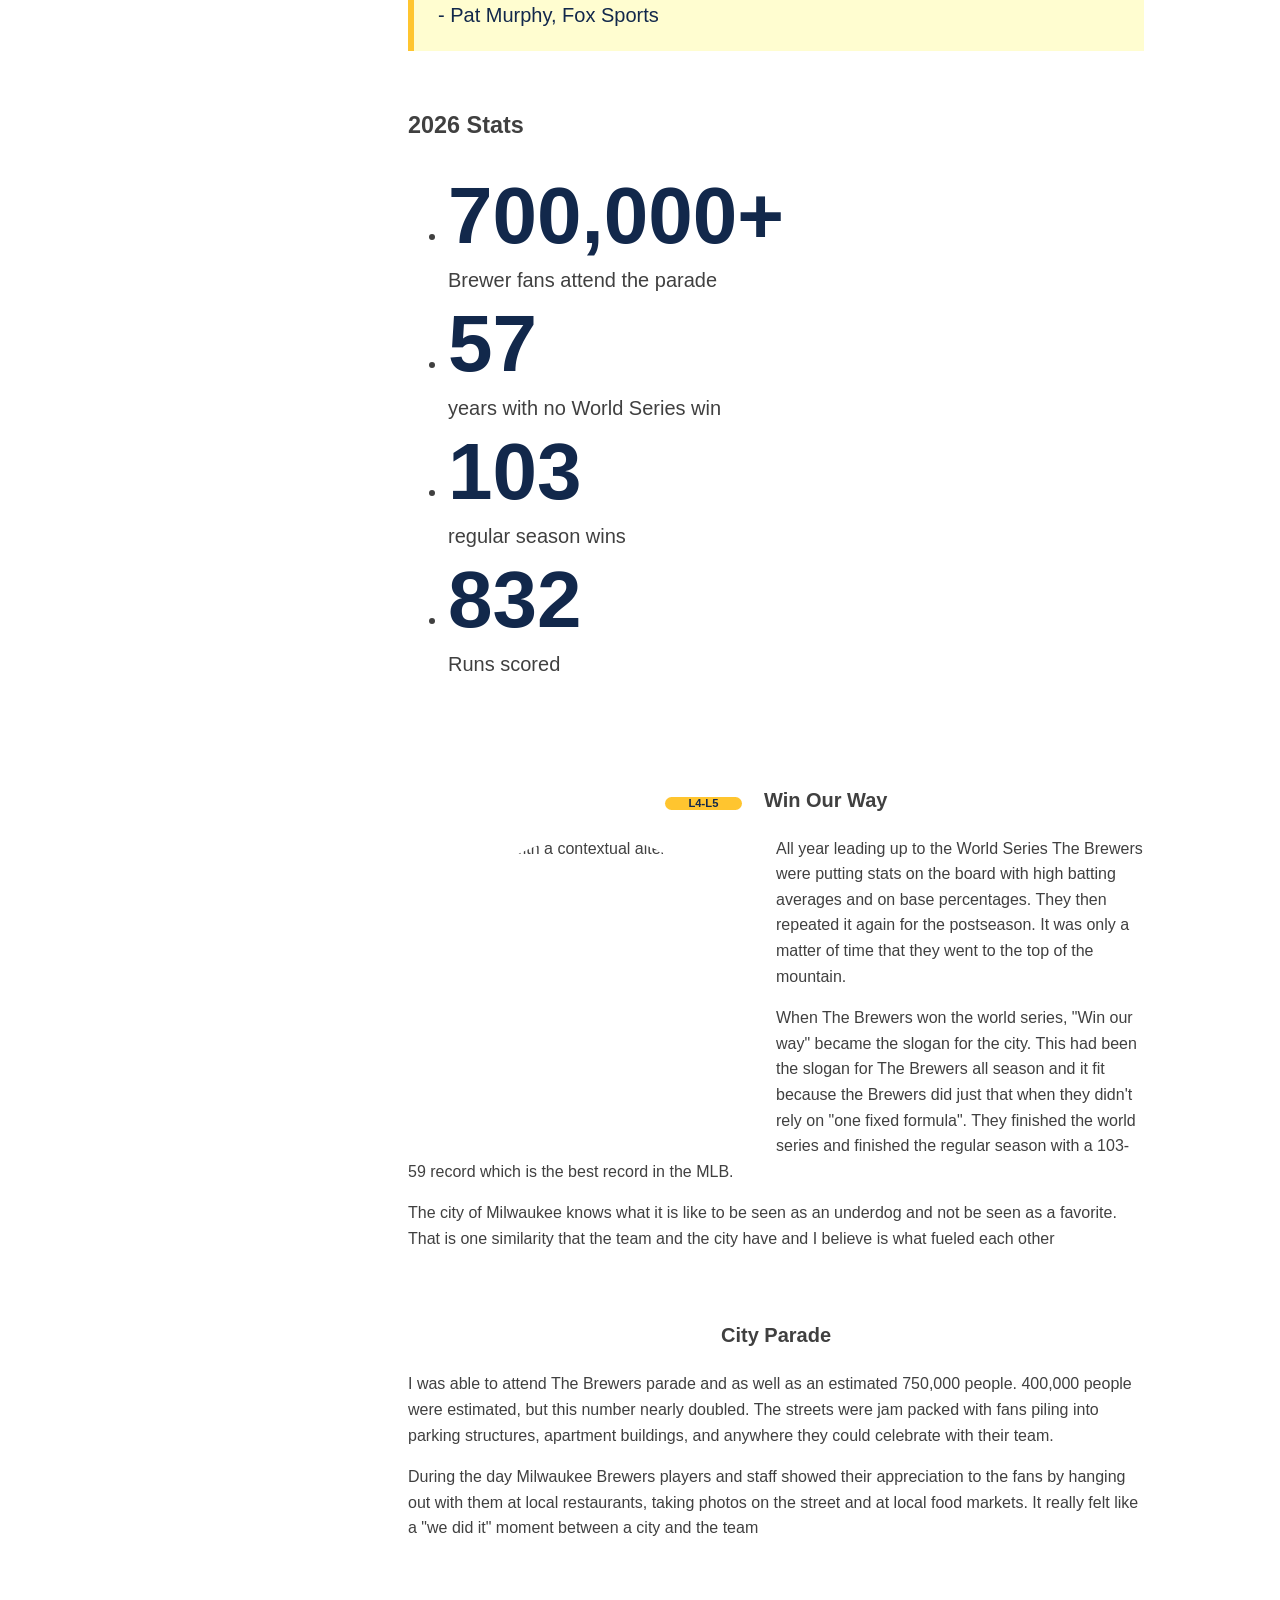
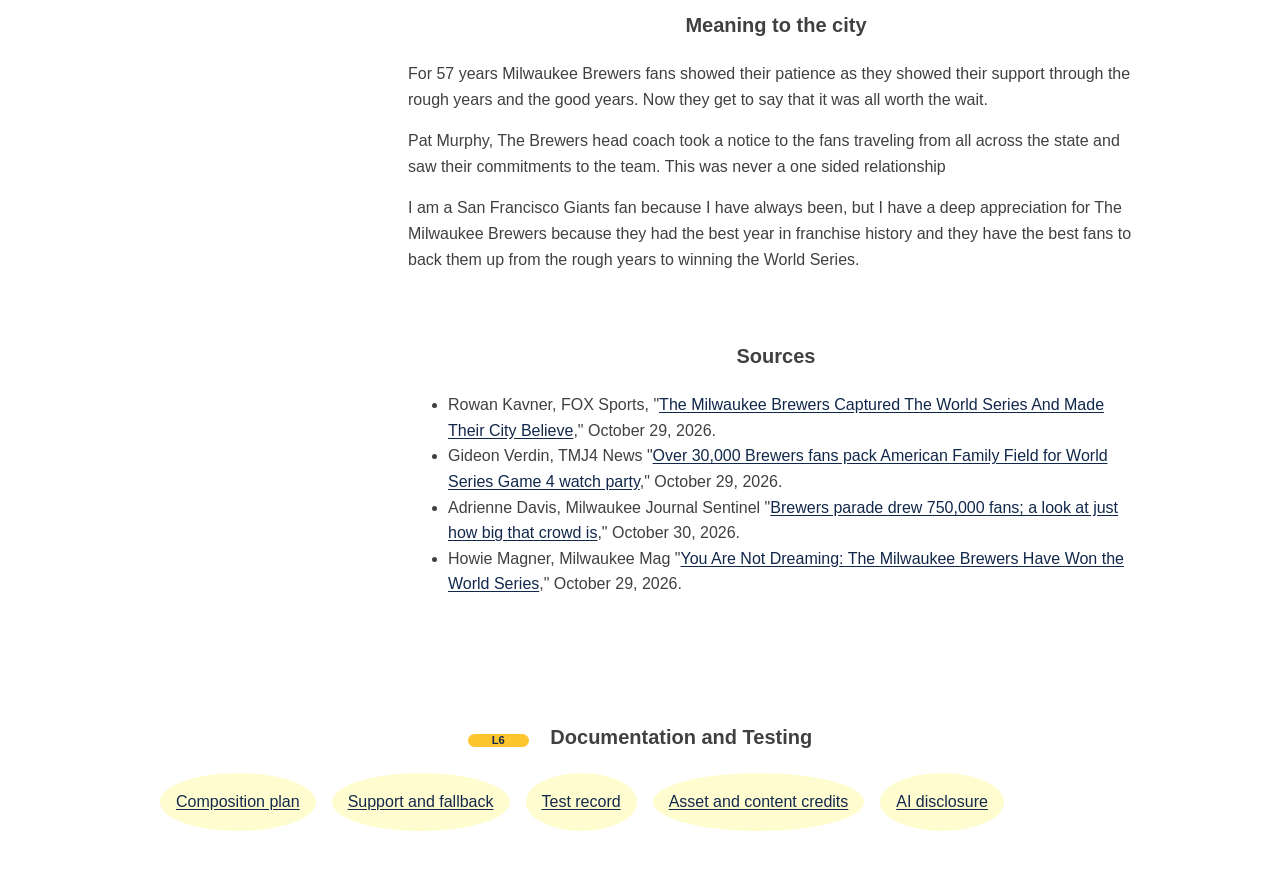
==== commit c2fba872: "Fixed to be able to see at 320" ====
--- a/4: Deliverable Starter/index.html
+++ b/4: Deliverable Starter/index.html
@@ -8,13 +8,13 @@
         <link rel="stylesheet" href="styles.css">
     </head>
     <body>
-        <a class rel="skip-link" href="#story">Skip for story</a>
+        <a class ="skip-link" href="#story">Skip for story</a>
         <header class="feature-header">
             <p class="eyebrow">
                <span class="l-label">L1</span> Feature Story · Major League Baseball</p>
                 <h1>A World Title Win Worth The Long 57 year Wait</h1>
-                <p class="byline"> By Luis Navarro - Published November 15th, 2026</p>
             <p class="lede">The Milwaukee Brewers won their first championship in 57 years on October 28th, 2026. It was clear this victory meant everything to this city.</p>
+            <p class="byline"> By Luis Navarro - Published November 15th, 2026</p>
             <span class="issue-badge">World Series Champs · October 28th, 2026</span>
         </header>
         <main id="main">
@@ -35,7 +35,7 @@
                     <a href="#parade">City Parade</a>
                 </li>
                 <li>
-                    <a href="#city-meaning">Meaning to the city</a>
+                    <a href="#city-meaning">Meaning to the City</a>
                 </li>
                 <li>
                         <a href="#sources">Sources</a>
@@ -43,7 +43,7 @@
                 </ul>
                 </nav>
             </aside>
-            <div class="story" id="story">
+            <div class="story" id="story" tabindex="-1" >
                 <section id="new-here">
                     <h2>
                         <span class="l-label">L2-L3</span>
@@ -57,12 +57,11 @@
                     </section>
                 <section id="watch-parties">
                     <h2>Watch Parties</h2>
-                    <p>Over 30,000 fans sold out a stadium just for a watch party when The Brewers played the second half in Florida. "It's time for Milwaukee to have a World Series"(TMJ4 news) was a fans response when asked about the Brewers winning. Another family had to experience it for themselves and traveled from California to witness the win of their team. </p>
+                    <p>Over 30,000 fans sold out a American Family Field just for a watch party when The Brewers played game 4 in Florida. "It's time for Milwaukee to have a World Series"(TMJ4 news) was a fans response when asked about the Brewers winning. Another family had to experience it for themselves and traveled from California to witness the win of their team. </p>
                     <p>I went to game 4 for the watch party and it was a crazy atmosphere to be around. This was busier then any regular season game i've been to and they weren't physically playing there.</p>
-                    <blockquote class="pull-quote">"You say they've been waiting so long, that's one thing, but it's more about their undying commitment to this team," - Pat Murphy, Fox Sports </blockquote>
-                    <p>Add enough content to demonstrate responsive flow, controlled overlap, and content growth.</p>
-                    <section class="historical-data" aria-labelledby="numbers-heading">
-                        <h3 id="number-games">2026 Stats</h3>
+                    <blockquote class="pull-quote"><p>"You say they've been waiting so long, that's one thing, but it's more about their undying commitment to this team,"</p><footer> - Pat Murphy, Fox Sports</footer> </blockquote>
+                    <section class="historic-numbers" aria-labelledby="numbers-heading">
+                        <h3 id="numbers-heading">2026 Stats</h3>
                         <ul>
                             <li><strong>700,000+</strong> Brewer fans attend the parade</li>
                             <li><strong>57</strong> years with no World Series win</li>
@@ -139,10 +138,5 @@
             </section>
             </main>
 
-            <footer class="site-footer">
-                <p> Luis Navarro was present during some of the events he wrote about today.</p>
-            </footer>
-
-
     </body>
     </html>
--- a/4: Deliverable Starter/styles.css
+++ b/4: Deliverable Starter/styles.css
@@ -1,9 +1,9 @@
-/* Design system 4/*/
+/* Design system 4*/
 :root{
     
     --color-text: #404040;
     --color-surface:#fff;
-    --color-activated:#fff;
+    --color-extra:#FFFDD0;
     --color-action:#12284B;
     --color-accent:#ffc52f;
     --color-border:#ffc52f;
@@ -12,16 +12,22 @@
 
     --font-display:Oswald,"Arial Narrow",sans-serif;
     --font-body: Arial, sans-serif;
-    --text-xs:0.70;
-    --text-s:0.85;
-    --text-m:1;
-    --text-l:1.25;
-    --text-xl:1.50;
-
-
-    --border-width:40px;
+    --text-xs:0.70rem;
+    --text-s:0.85rem;
+    --text-m:1rem;
+    --text-l:1.25rem;
+    --text-xl:1.40rem;
+    --line-height:1.6;
+    --line-height-tight:1.2;
+    --text-xl:clamp(1.8rem, 10vw, 5rem);
+    
+
+
+    --border-width:1px;
     --border:var(--border-width) solid var(--color-border);
-    --border-radius:40px;
+    --radius:.8rem;
+    --sidebar:15rem;
+    --portrait-size:18rem;
 
     --space-2:.5rem;
     --space-3:1rem;
@@ -32,6 +38,7 @@
     --radius-sm:.25rem;
     --radius:.5rem;
     --radius-lg:999px;
+    --radius-rnd:50%;
     --measure:68ch;
     --content-width: 65rem;
     --layer-base:0;
@@ -47,40 +54,55 @@
     scroll-behavior:smooth;
     }
 
-
+}
 body{
     margin:0;
     color:var(--color-text);
     background:var(--color-surface);
     font-family:var(--font-body);
-    line-height: 
-}
-}
-
+    font-size:var(--text-m);
+    line-height: var(--line-height)
+}
 h1, h2{
+    font-family:var(--font-display);
+    line-height:var(--line-height-tight);
     overflow-wrap: break-word;
+}
+h2{ 
+    font-size:var(--text-l);
+    margin-block:var(--space-4);
+    text-align: center;
+
+}
+p{
+    margin-block:0 var(--space-3);
+}
+a{
+    text-underline-offset:.15em;
+    color:var(--color-action);
+}
+a:hover{
+    text-decoration-thickness: .15em;
 }
 .l-label{
     display:inline-block;
-    margin-inline-end: var(--space-2);
+    margin-inline-end: var(--space-3);
     border-radius: var(--radius-lg);
+    padding:0 var(--space-4);
+    font-family:var(--font-display);
     color: var(--color-action);
     background:var(--color-accent);
-    
+    font-size:var(--text-xs);
 
 }
 .feature-header{
     position: relative;
     background: var(--color-action);
-    color: var(--color-activated);
-    padding:0;
-}
-.feature-header{
-    position:relative;
-    padding:clamp(2rem,7vw,6rem);
-    background:var(--color-action);
-    color: var(--color-activated);
-}
+    color: var(--color-accent);
+    padding:var(--space-6);
+    
+}
+
 .eyebrow{
     color:var(--color-accent);
     font-weight:700;
@@ -88,6 +110,18 @@
 .lede{
     max-width:var(--measure);
     font-size:1.25rem;
+}
+.skip-link{
+    position: absolute;
+    top:var(--space-2);
+    left:var(--space-2);
+
+    z-index: var(--layer-overlay);
+    padding:var(--space-2);
+    background:var(--color-accent);
+    color:var(--color-action);
+
+
 }
 .issue-badge{
     position:absolute;
@@ -103,7 +137,7 @@
 }
 main{
     display:grid;
-    gap:var(--space-4);
+    gap:var(--space-5);
     max-width:var(--content-width);
     margin:auto;
     padding:var(--space-3);
@@ -113,15 +147,16 @@
 }
 .story section{
     display:flow-root;
-    margin-block:3rem;
-    scroll-margin-block-start:6rem;
+    margin-block-end: var(--space-5);
+    scroll-margin-block-start:var(--space-4)
 
 }
 .story-guide{
     align-self:start;
     padding: 3px;
-    border:1px solid var(--color-border);
-    background:var(--color-surface);
+    border:4px solid var(--color-border);
+    background:var(--color-extra);
+   
 }
 .story-guide ul{
     display:flex;
@@ -133,6 +168,10 @@
     display:block;
     padding:var(--space-2);
     border-radius:var(--radius-sm);
+    
+}
+.story-guide a:hover {
+   background:var(--color-accent);
 }
 .feature-figure{
     position:relative;
@@ -146,32 +185,118 @@
     max-width:100%;
     height:auto;
 }
+
 .pull-quote{
     max-width: var(--measure);
     margin:2rem 0;
-    padding:1rem;
+    padding:var(--space-4);
     border-inline-start:.4rem solid var(--color-accent);
-    font-size:1.35rem;
+    background:var(--color-extra);
+    color:var(--color-action);
+    line-height: var(--line-height-tight);
+    font-size:var(--text-l);
+}
+.sources{
+    color:var(muted);
+
 }
 .shape-portrait{
-    width:min(45%,20rem);
-    margin:0 1rem 1rem 0;
-    border-radius:50%;
+    width:min(55%,20rem);
+    margin:0 var(--space-4);
+    border-radius:var(--radius-rnd);
 }
 .documentation{
     grid-column:1/-1;
-    padding: 4px;
+    padding: var(--space-4);
+    border-radius:var(--radius-lg);
     background:var(--color-surface);
+}
+.doc-links {
+    display:flex;
+    flex-wrap:wrap;
+    gap:var(--space-3);
+    padding:0;
+    margin:0;
+    list-style:none;
+    
+}
+.doc-links a{
+    display:inline-block;
+    border-radius:var(--border);
+    padding:var(--space-3);
+    background:var(--color-extra);
+    border-radius:var(--radius-rnd);
+    
+    
+}
+.doc-links a:hover{
+    background:var(--color-accent);
+}
+.historic-numbers {
+    display:grid;
+    gap:var(--space-3);
+    padding:0;
+    margin-block:var(--space-5)0;
+    font-size:var(--text-l)
+}
+.historic-numbers strong{
+    display:block;
+    color:var(--color-action);
+    font-family: var(--font-display);
+    font-size:var(--text-xl);
+    line-height:var(--line-height-tight);
+
+}
+.feature-figure{
+    position:relative;
+    padding:var(--space-3);
+    background:var(--color-extra);
+
 }
 @media (min-width:52rem){
     main{
-        grid-template-columns:14rem 1fr;
+        grid-template-columns:var(--sidebar)
+     minmax(0,1fr);
+}
+    .storyguide ul{
+        flex-direction:column;
     }
     .story-guide{
         position:sticky;
-        inset-block-start:1rem;
+        inset-block-start:var(--space-3);
         z-index:var(--layer-sticky);
     }
+    .issue-badge{
+        position:absolute;
+        top:var(--space-3);
+        right:var(--space-3);
+    }
+    .feature-header{
+        padding-top:4m;
+    }
+    .feature-figure figcaption{
+        position:relative;
+        z-index:var(--layer-raised);
+        max-width:26rem;
+        color:var(--color-action);
+    }
+}
+
+@media (min-width:40rem){
+    .feature-header{
+        padding-inline:var(--space-6);
+    }
+    .issue-badge{
+        position: absolute;
+        inset-block-start: var(--space-4);
+    }
+
+    }
+    .shape-portrait{
+        float:left;
+        width:min(45%,var()
+    }
+
     .pull-quote{
         position:relative;
         z-index:var(--layer-raised);
@@ -182,10 +307,10 @@
         .shape-portrait{
             float:inline-start;
             shape-outside:circle(50%);
-            shape-margin:1rem;}
+            shape-margin:var(--space-3);
         }
-    }
-    @supports (clip-path:polygon(0 0)){
+        }
+    @supports (clip-path:polygon(0 100%)){
         .feature-figure img{
             clip-path:polygon(0 0,100% 5%,94% 100%,6% 94%);}
         }
@@ -193,3 +318,4 @@
             outline:.2rem solid var(--color-accent);
             outline-offset:.2rem;
         }
+    
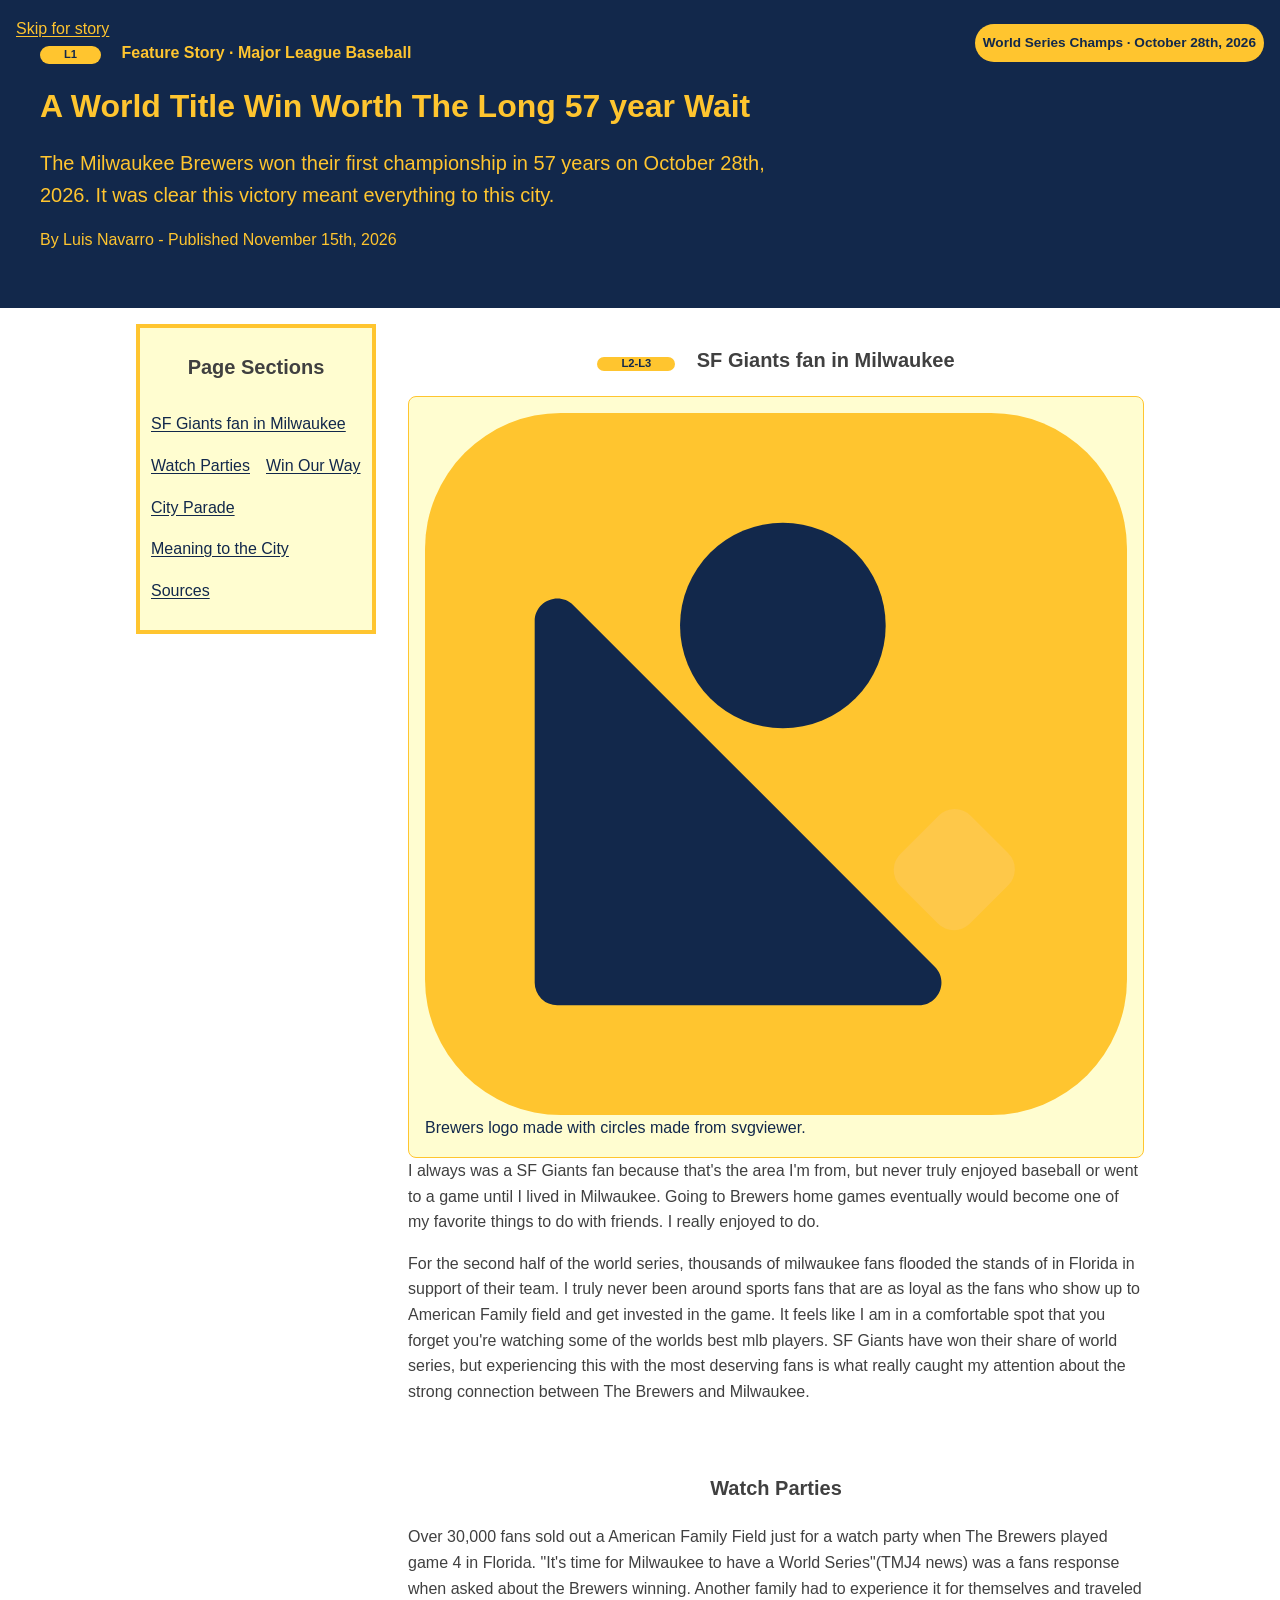
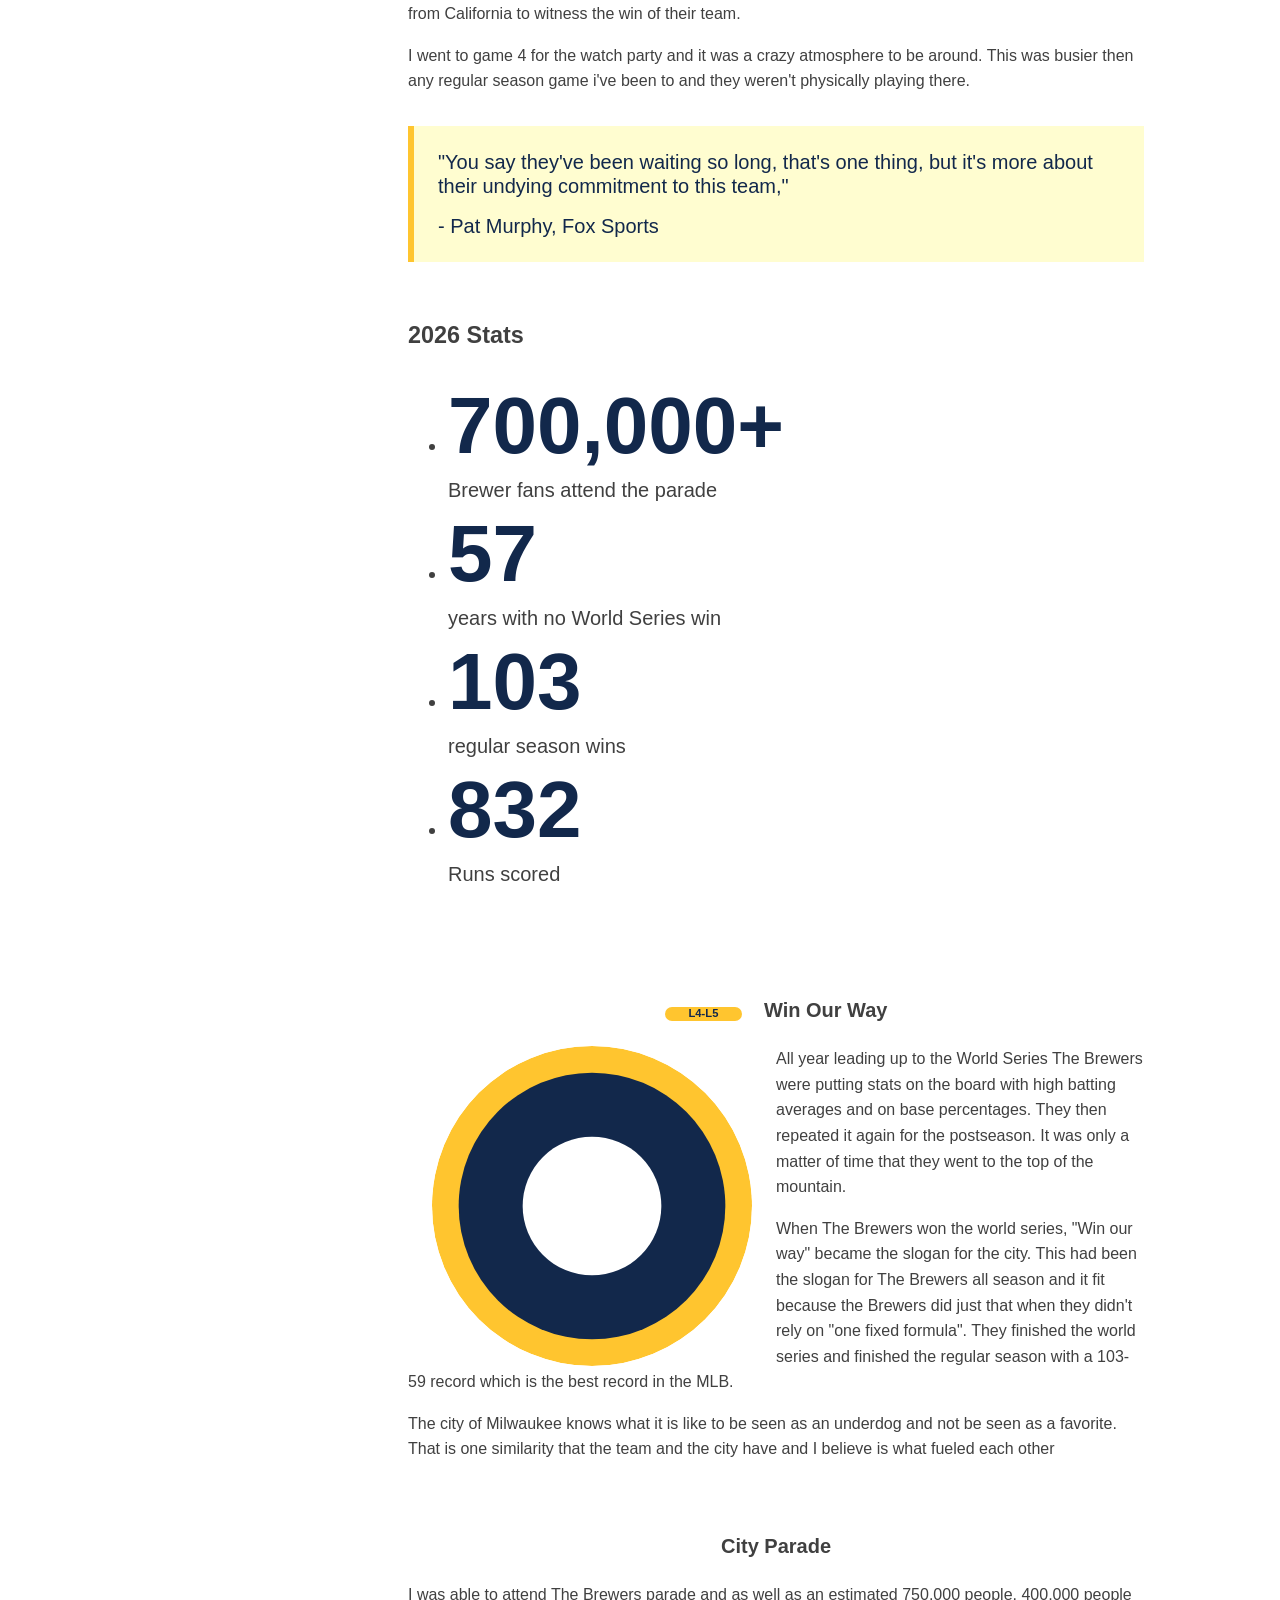
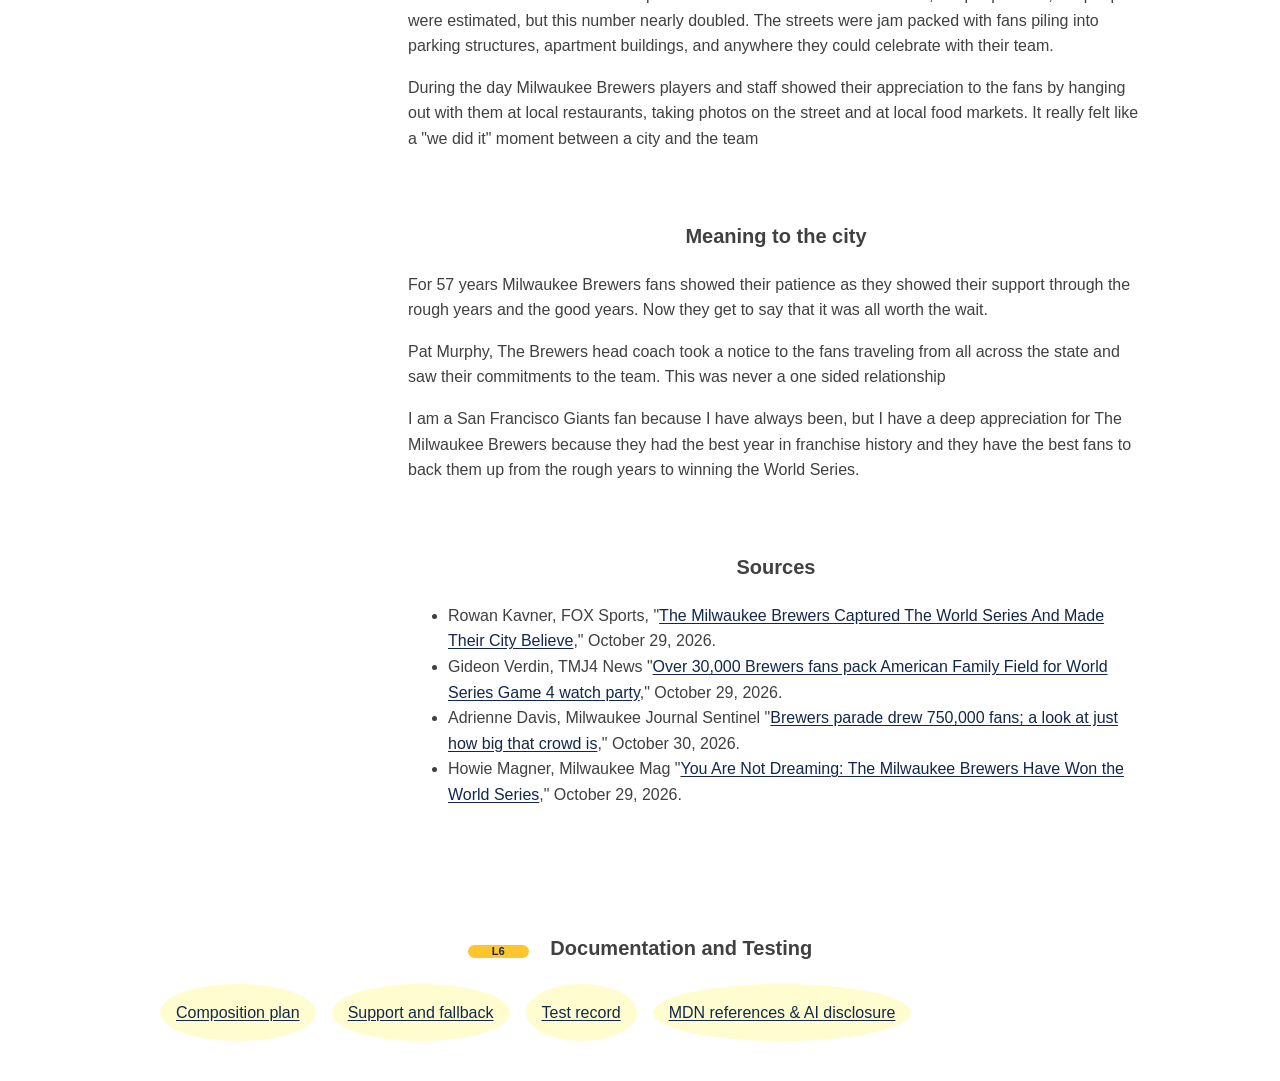
==== commit 71df3154: "Made Added in one of the shapes and cleaned up" ====
--- a/4: Deliverable Starter/index.html
+++ b/4: Deliverable Starter/index.html
@@ -49,8 +49,8 @@
                         <span class="l-label">L2-L3</span>
                     SF Giants fan in Milwaukee</h2>
                     <figure class="feature-figure">
-                        <img src="feature.svg" alt="Replace with a contextual alternative" width="1000" height="700">
-                        <figcaption>Replace with caption, credit, and source.</figcaption>
+                        <img src="feature.svg" alt="" width="800" height="550">
+                        <figcaption>Brewers logo made with circles made from svgviewer.</figcaption>
                     </figure>
                     <p>I always was a SF Giants fan because that's the area I'm from, but never truly enjoyed baseball or went to a game until I lived in Milwaukee. Going to Brewers home games eventually would become one of my favorite things to do with friends. I really enjoyed to do.</p>
                     <p>For the second half of the world series, thousands of milwaukee fans flooded the stands of in Florida in support of their team. I truly never been around sports fans that are as loyal as the fans who show up to American Family field and get invested in the game. It feels like I am in a comfortable spot that you forget you're watching some of the worlds best mlb players. SF Giants have won their share of world series, but experiencing this with the most deserving fans is what really caught my attention about the strong connection between The Brewers and Milwaukee.</p>
@@ -129,10 +129,7 @@
                         <a href="test-record.html">Test record</a>
                     </li>
                     <li>
-                        <a href="mdn-credits.html">Asset and content credits</a>
-                    </li>
-                    <li>
-                        <a href="ai-disclosure.html">AI disclosure</a>
+                        <a href="mdn-credits.html">MDN references & AI disclosure</a>
                     </li>
                 </ul>
             </section>
--- a/4: Deliverable Starter/styles.css
+++ b/4: Deliverable Starter/styles.css
@@ -100,6 +100,7 @@
     background: var(--color-action);
     color: var(--color-accent);
     padding:var(--space-6);
+    margin:0;
     
 }
 
@@ -118,8 +119,7 @@
 
     z-index: var(--layer-overlay);
     padding:var(--space-2);
-    background:var(--color-accent);
-    color:var(--color-action);
+    color:var(--color-accent);
 
 
 }
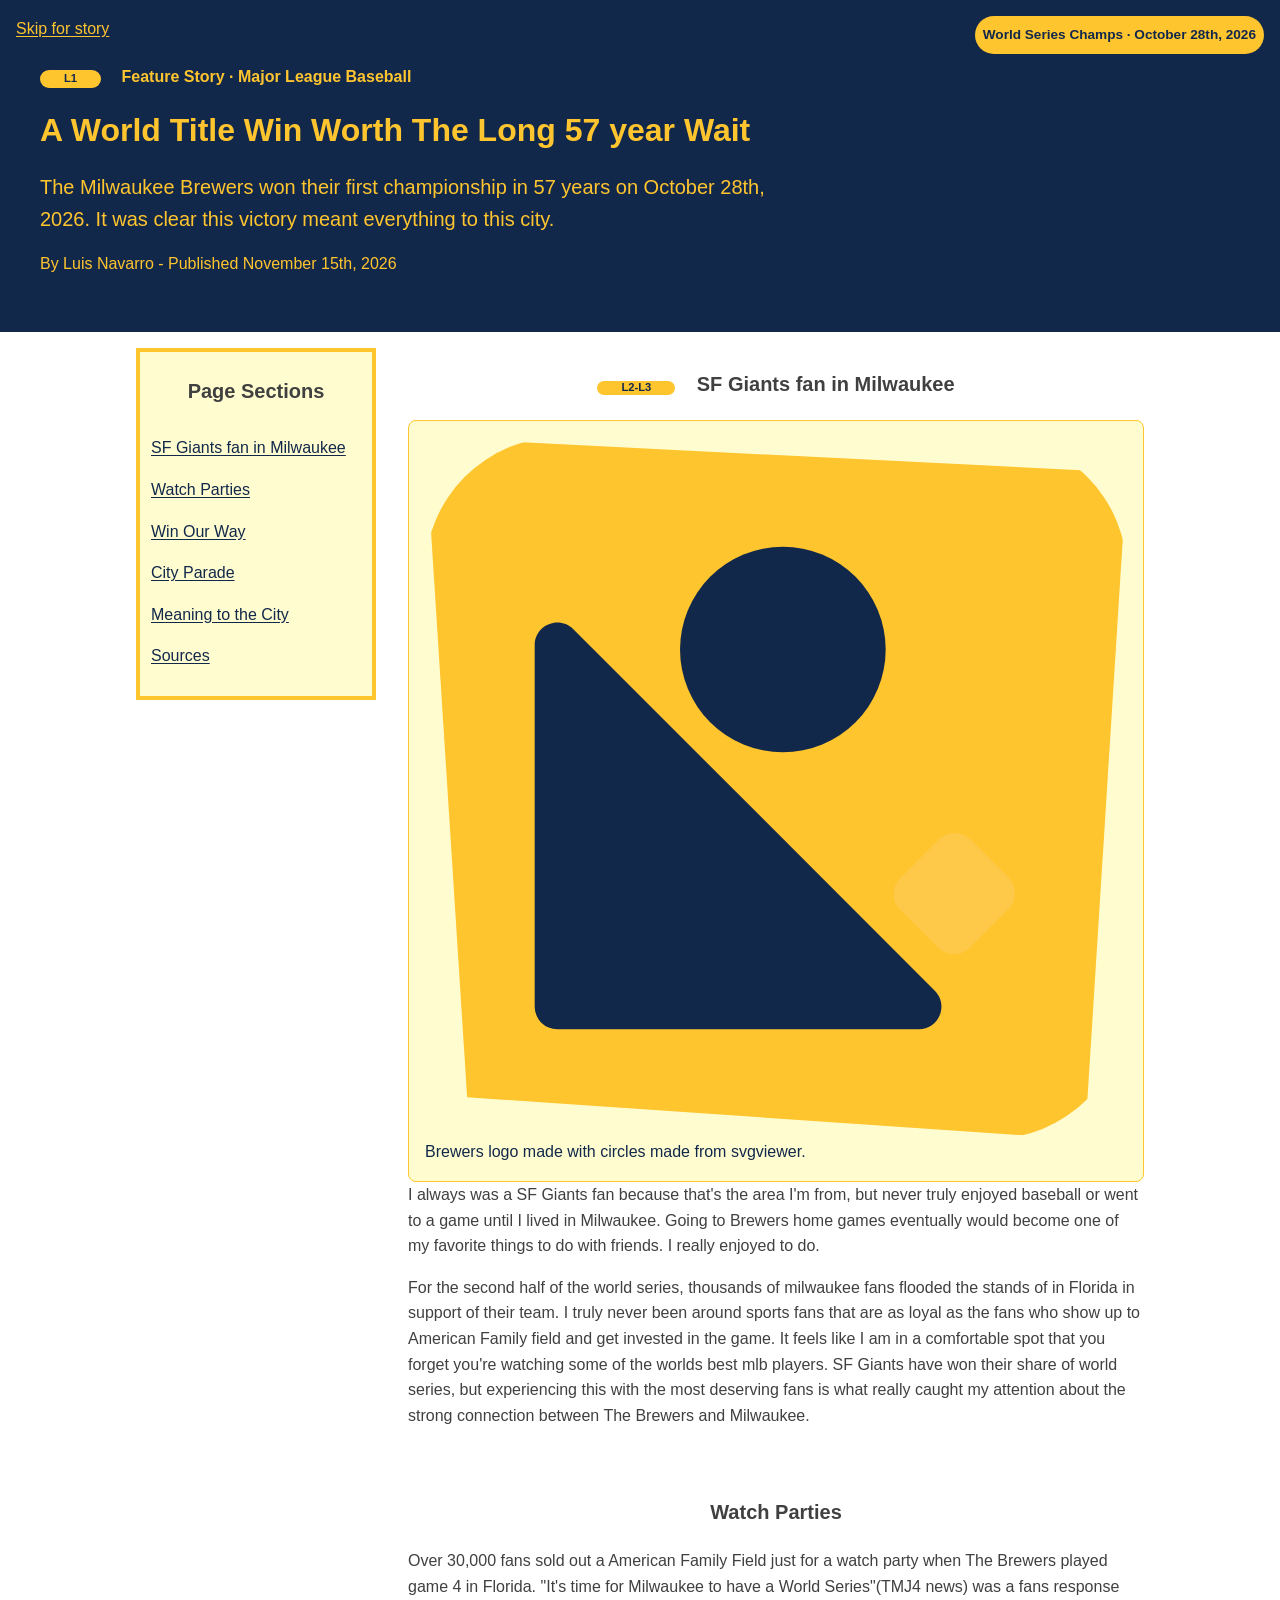
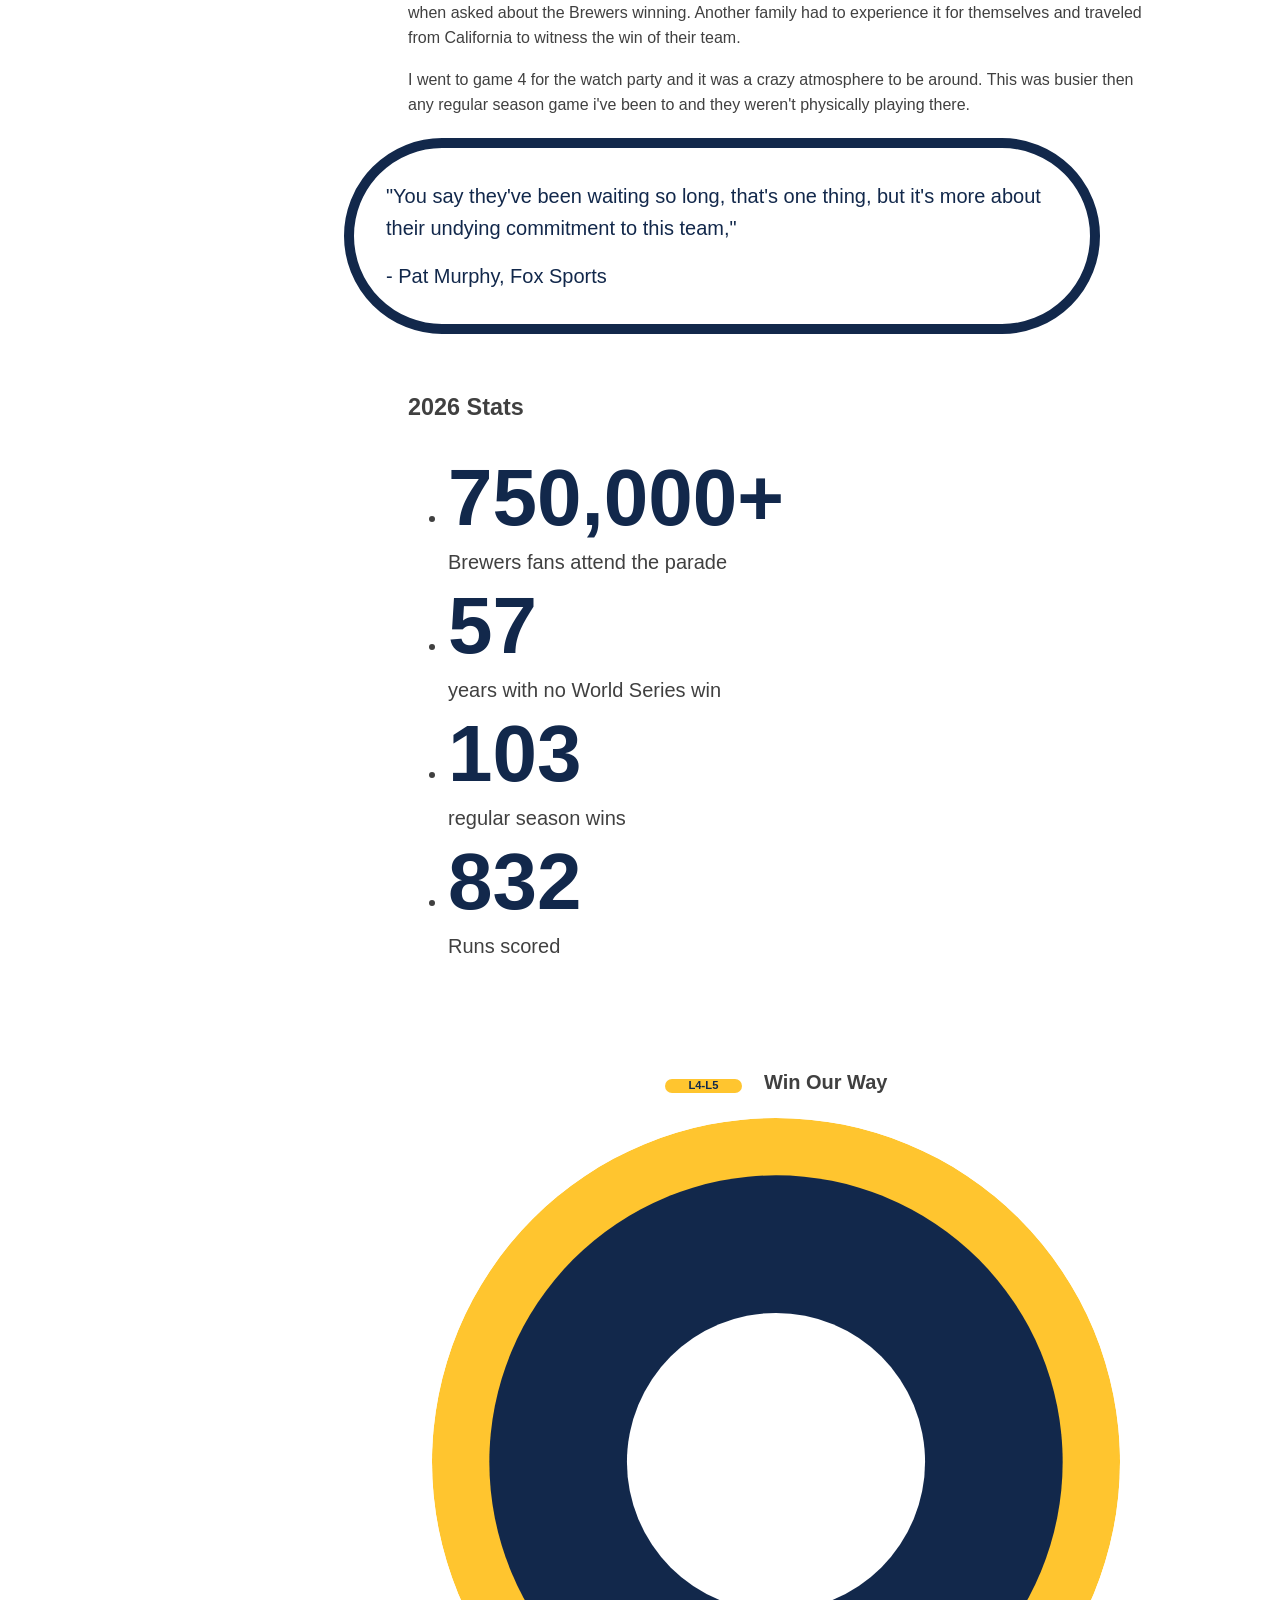
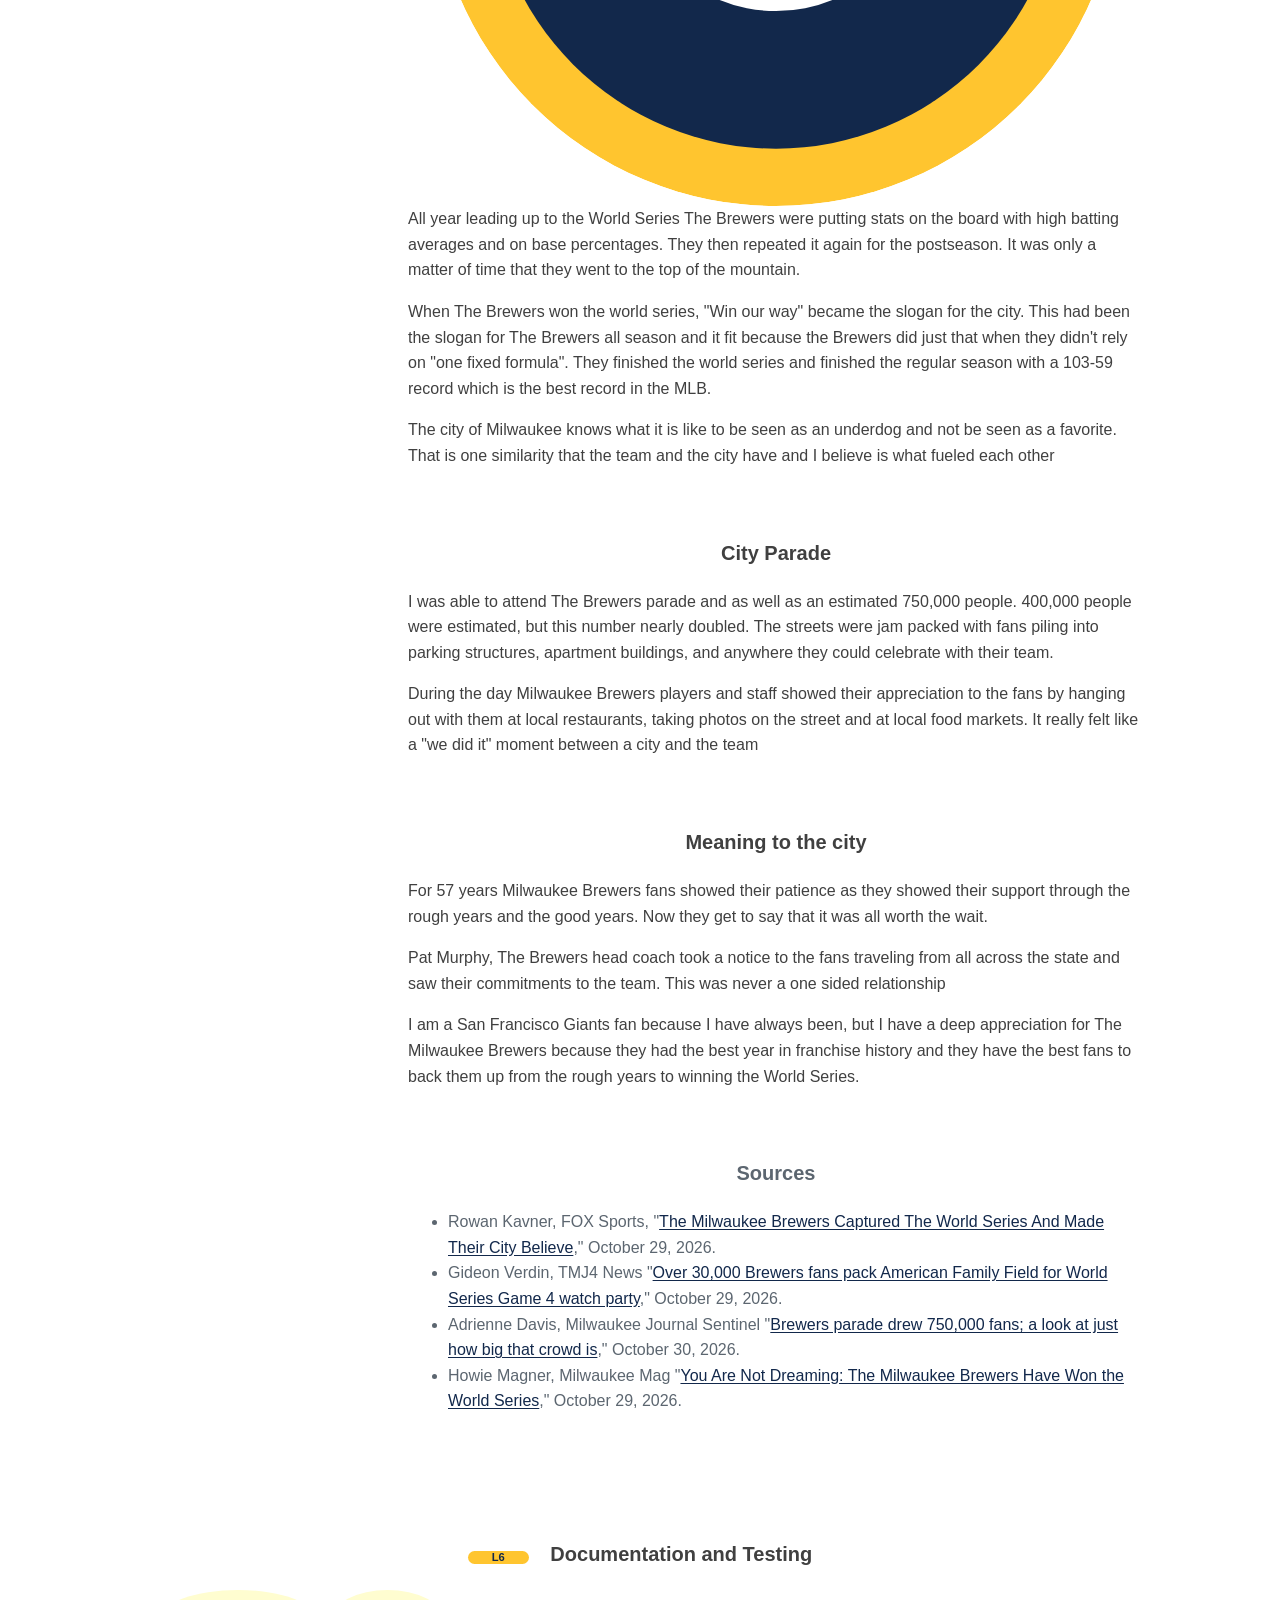
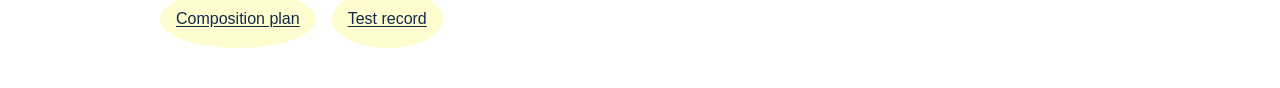
==== commit 69aa0bfe: "Finished composition and fallback" ====
--- a/4: Deliverable Starter/index.html
+++ b/4: Deliverable Starter/index.html
@@ -63,7 +63,7 @@
                     <section class="historic-numbers" aria-labelledby="numbers-heading">
                         <h3 id="numbers-heading">2026 Stats</h3>
                         <ul>
-                            <li><strong>700,000+</strong> Brewer fans attend the parade</li>
+                            <li><strong>750,000+</strong> Brewers fans attend the parade</li>
                             <li><strong>57</strong> years with no World Series win</li>
                             <li><strong>103</strong> regular season wins</li>
                             <li><strong>832</strong> Runs scored </li>
@@ -76,7 +76,7 @@
                     <h2>
                        <span class="l-label">L4-L5</span> Win Our Way
                     </h2>
-                    <img class="shape-portrait" src="portrait.svg" alt="Replace with a contextual alternative" width="600" height="600">
+                    <img class="shape-portrait" src="portrait.svg" alt="Blue and Yellow Brewers colored shapes" width="600" height="600">
                     <p>All year leading up to the World Series The Brewers were putting stats on the board with high batting averages and on base percentages. They then repeated it again for the postseason. It was only a matter of time that they went to the top of the mountain.</p>
                     <p>When The Brewers won the world series, "Win our way" became the slogan for the city. This had been the slogan for The Brewers all season and it fit because the Brewers did just that when they didn't rely on "one fixed formula". They finished the world series and finished the regular season with a 103-59 record which is the best record in the MLB.</p>
                     <p>The city of Milwaukee knows what it is like to be seen as an underdog and not be seen as a favorite. That is one similarity that the team and the city have and I believe is what fueled each other</p>
@@ -123,14 +123,9 @@
                         <a href="composition-plan.html">Composition plan</a>
                     </li>
                     <li>
-                        <a href="support-fallback.html">Support and fallback</a>
-                    </li>
-                    <li>
                         <a href="test-record.html">Test record</a>
                     </li>
-                    <li>
-                        <a href="mdn-credits.html">MDN references & AI disclosure</a>
-                    </li>
+        
                 </ul>
             </section>
             </main>
--- a/4: Deliverable Starter/styles.css
+++ b/4: Deliverable Starter/styles.css
@@ -35,6 +35,7 @@
     --space-5:2rem;
     --space-6:2.5rem;
 
+
     --radius-sm:.25rem;
     --radius:.5rem;
     --radius-lg:999px;
@@ -124,10 +125,9 @@
 
 }
 .issue-badge{
-    position:absolute;
-    inset-block-start:1rem;
-    inset-inline-end:1rem;
-    margin:0;
+    position:static;
+    display:inline-block;
+    margin-top:0;
     padding:var(--space-2);
     background:var(--color-accent);
     border-radius: var(--radius-lg);
@@ -148,7 +148,7 @@
 .story section{
     display:flow-root;
     margin-block-end: var(--space-5);
-    scroll-margin-block-start:var(--space-4)
+    scroll-margin-block-start:var(--space-4);
 
 }
 .story-guide{
@@ -188,16 +188,16 @@
 
 .pull-quote{
     max-width: var(--measure);
-    margin:2rem 0;
-    padding:var(--space-4);
-    border-inline-start:.4rem solid var(--color-accent);
+    padding:var(--space-5);
+    border:10px solid var(--color-action);
     background:var(--color-extra);
+    border-radius:var(--radius-lg);
     color:var(--color-action);
-    line-height: var(--line-height-tight);
     font-size:var(--text-l);
+    
 }
 .sources{
-    color:var(muted);
+    color:var(--color-muted);
 
 }
 .shape-portrait{
@@ -236,8 +236,8 @@
     display:grid;
     gap:var(--space-3);
     padding:0;
-    margin-block:var(--space-5)0;
-    font-size:var(--text-l)
+    margin-block:var(--space-5) 0;
+    font-size:var(--text-l);
 }
 .historic-numbers strong{
     display:block;
@@ -258,7 +258,7 @@
         grid-template-columns:var(--sidebar)
      minmax(0,1fr);
 }
-    .storyguide ul{
+    .story-guide ul{
         flex-direction:column;
     }
     .story-guide{
@@ -272,7 +272,7 @@
         right:var(--space-3);
     }
     .feature-header{
-        padding-top:4m;
+        padding-top:4rem;
     }
     .feature-figure figcaption{
         position:relative;
@@ -282,21 +282,16 @@
     }
 }
 
-@media (min-width:40rem){
+@media (min-width:42rem){
     .feature-header{
         padding-inline:var(--space-6);
     }
-    .issue-badge{
-        position: absolute;
-        inset-block-start: var(--space-4);
-    }
 
     }
     .shape-portrait{
         float:left;
-        width:min(45%,var()
-    }
-
+        width:auto,var(--radius-rnd);
+}
     .pull-quote{
         position:relative;
         z-index:var(--layer-raised);
@@ -306,7 +301,7 @@
     @supports (shape-outside:circle(50%)){
         .shape-portrait{
             float:inline-start;
-            shape-outside:circle(50%);
+
             shape-margin:var(--space-3);
         }
         }
